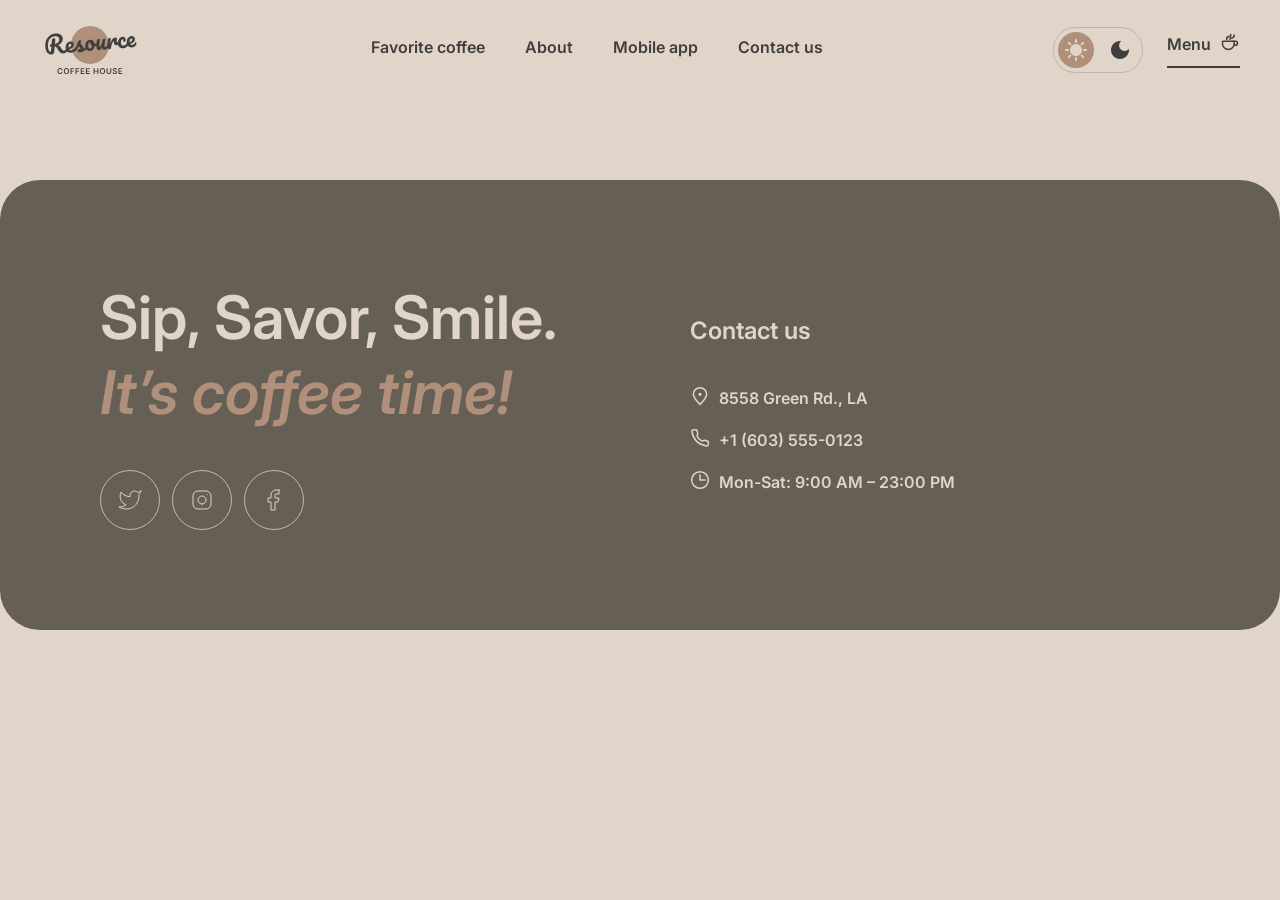
==== pages/menu/index.html @ fdc273d4 "feat: add header and footer to menu page" ====
<!doctype html>
<html lang="en">
  <head>
    <meta charset="UTF-8" />
    <meta name="viewport" content="width=device-width, initial-scale=1.0" />
    <title>Coffee House</title>
    <link
      rel="icon"
      type="image/x-icon"
      href="../../assets/icons/coffee-cup.svg"
    />
    <link rel="stylesheet" href="../reset.css" />
    <link rel="stylesheet" href="./style.css" />
  </head>
  <body>
    <header class="header">
      <div class="wrapper">
        <div class="header-menu">
          <div class="logo">
            <a href="../home/index.html"><img src="../../assets/icons/logo.svg" alt="logo" /></a>
          </div>
          <nav>
            <ul class="navigation">
              <li><a href="../home/index.html#favorite-coffee">Favorite coffee</a></li>
              <li><a href="../home/index.html#about">About</a></li>
              <li><a href="../home/index.html#mobile-app">Mobile app</a></li>
              <li><a href="../home/index.html#footer">Contact us</a></li>
            </ul>
          </nav>
          <div class="header-actions">
            <div class="theme-switch">
              <div class="light">
                <svg
                  width="22"
                  height="22"
                  viewBox="0 0 22 22"
                  fill="none"
                  xmlns="http://www.w3.org/2000/svg"
                >
                  <path
                    d="M10 3V1C10 0.45 10.45 0 11 0C11.55 0 12 0.45 12 1V3C12 3.55 11.55 4 11 4C10.45 4 10 3.55 10 3ZM17.36 6.05L18.77 4.63C19.16 4.24 19.16 3.61 18.77 3.22C18.38 2.83 17.75 2.83 17.36 3.22L15.95 4.64C15.56 5.03 15.56 5.66 15.95 6.05C16.34 6.44 16.97 6.44 17.36 6.05ZM21 10H19C18.45 10 18 10.45 18 11C18 11.55 18.45 12 19 12H21C21.55 12 22 11.55 22 11C22 10.45 21.55 10 21 10ZM11 18C10.45 18 10 18.45 10 19V21C10 21.55 10.45 22 11 22C11.55 22 12 21.55 12 21V19C12 18.45 11.55 18 11 18ZM4.64 6.05L3.22 4.64C2.83 4.25 2.83 3.61 3.22 3.23C3.61 2.85 4.25 2.84 4.63 3.23L6.04 4.64C6.43 5.03 6.43 5.67 6.04 6.05C5.65 6.43 5.02 6.44 4.64 6.05ZM15.95 15.95C15.56 16.34 15.56 16.98 15.95 17.36L17.36 18.77C17.75 19.16 18.39 19.16 18.77 18.77C19.16 18.38 19.16 17.74 18.77 17.36L17.36 15.95C16.98 15.56 16.34 15.56 15.95 15.95ZM1 12H3C3.55 12 4 11.55 4 11C4 10.45 3.55 10 3 10H1C0.45 10 0 10.45 0 11C0 11.55 0.45 12 1 12ZM4.64 18.78L6.05 17.37C6.44 16.98 6.44 16.34 6.05 15.96C5.66 15.58 5.02 15.57 4.64 15.96L3.23 17.37C2.84 17.76 2.84 18.4 3.23 18.78C3.61 19.17 4.25 19.17 4.64 18.78ZM11 5C7.69 5 5 7.69 5 11C5 14.31 7.69 17 11 17C14.31 17 17 14.31 17 11C17 7.69 14.31 5 11 5Z"
                    fill="#E1D4C9"
                  />
                </svg>
              </div>
              <div class="dark">
                <svg
                  width="18"
                  height="18"
                  viewBox="0 0 18 18"
                  fill="none"
                  xmlns="http://www.w3.org/2000/svg"
                >
                  <path
                    d="M9 0C4.03 0 0 4.03 0 9C0 13.97 4.03 18 9 18C13.97 18 18 13.97 18 9C18 8.54 17.96 8.08 17.9 7.64C16.92 9.01 15.32 9.9 13.5 9.9C10.52 9.9 8.1 7.48 8.1 4.5C8.1 2.69 8.99 1.08 10.36 0.0999999C9.92 0.0399999 9.46 0 9 0Z"
                    fill="#403F3D"
                  />
                </svg>
              </div>
            </div>
            <div class="menu disabled">
              <a href="#">
                <span>Menu</span>
                <img src="../../assets/icons/coffee-cup.svg" alt="coffee cup" />
              </a>
            </div>
          </div>
        </div>
    </header>
    <main>
    </main>
    <footer id="footer" class="footer">
      <div class="wrapper">
        <div class="footer-container">
          <div class="footer-offer">
            <h2>
              Sip, Savor, Smile. <span class="accent">It’s coffee time!</span>
            </h2>
            <div class="socials">
              <div class="socials-button">
                <svg
                  xmlns="http://www.w3.org/2000/svg"
                  width="24"
                  height="24"
                  viewBox="0 0 24 24"
                  fill="none"
                >
                  <path
                    d="M23 3.01006C23 3.01006 20.9821 4.20217 19.86 4.54006C19.2577 3.84757 18.4573 3.35675 17.567 3.13398C16.6767 2.91122 15.7395 2.96725 14.8821 3.29451C14.0247 3.62177 13.2884 4.20446 12.773 4.96377C12.2575 5.72309 11.9877 6.62239 12 7.54006V8.54006C10.2426 8.58562 8.50127 8.19587 6.93101 7.4055C5.36074 6.61513 4.01032 5.44869 3 4.01006C3 4.01006 -1 13.0101 8 17.0101C5.94053 18.408 3.48716 19.109 1 19.0101C10 24.0101 21 19.0101 21 7.51006C20.9991 7.23151 20.9723 6.95365 20.92 6.68006C21.9406 5.67355 23 3.01006 23 3.01006Z"
                    stroke="#E1D4C9"
                    stroke-linecap="round"
                    stroke-linejoin="round"
                  />
                </svg>
              </div>
              <div class="socials-button">
                <svg
                  xmlns="http://www.w3.org/2000/svg"
                  width="24"
                  height="24"
                  viewBox="0 0 24 24"
                  fill="none"
                >
                  <path
                    d="M12 16C14.2091 16 16 14.2091 16 12C16 9.79086 14.2091 8 12 8C9.79086 8 8 9.79086 8 12C8 14.2091 9.79086 16 12 16Z"
                    stroke="#E1D4C9"
                    stroke-linecap="round"
                    stroke-linejoin="round"
                  />
                  <path
                    d="M3 16V8C3 5.23858 5.23858 3 8 3H16C18.7614 3 21 5.23858 21 8V16C21 18.7614 18.7614 21 16 21H8C5.23858 21 3 18.7614 3 16Z"
                    stroke="#E1D4C9"
                  />
                  <path
                    d="M17.5 6.51L17.51 6.49889"
                    stroke="#E1D4C9"
                    stroke-linecap="round"
                    stroke-linejoin="round"
                  />
                </svg>
              </div>
              <div class="socials-button">
                <svg
                  xmlns="http://www.w3.org/2000/svg"
                  width="24"
                  height="24"
                  viewBox="0 0 24 24"
                  fill="none"
                >
                  <path
                    d="M17 2H14C12.6739 2 11.4021 2.52678 10.4645 3.46447C9.52678 4.40215 9 5.67392 9 7V10H6V14H9V22H13V14H16L17 10H13V7C13 6.73478 13.1054 6.48043 13.2929 6.29289C13.4804 6.10536 13.7348 6 14 6H17V2Z"
                    stroke="#E1D4C9"
                    stroke-linecap="round"
                    stroke-linejoin="round"
                  />
                </svg>
              </div>
            </div>
          </div>
          <div class="contacts-info">
            <h3>Contact us</h3>
            <div class="contacts">
              <a
                href="https://www.google.com/maps/@30.1657391,-90.8861452,17z"
                target="_blank"
                class="adress"
              >
                <img src="../../assets/icons/pin-alt.svg" alt="pin" />
                <span>8558 Green Rd., LA</span>
              </a>
              <a href="tel:+16035550123" class="phone">
                <img src="../../assets/icons/phone.svg" alt="phone" />
                <span>+1 (603) 555-0123</span>
              </a>
              <p class="schedule">
                <img src="../../assets/icons/clock.svg" alt="clock" />
                <span>Mon-Sat: 9:00 AM – 23:00 PM</span>
              </p>
            </div>
          </div>
        </div>
      </div>
    </footer>
  </body>
</html>
---- pages/menu/style.css ----
@import url("https://fonts.googleapis.com/css2?family=Inter:ital,opsz,wght@0,14..32,100..900;1,14..32,100..900&display=swap");

html {
  box-sizing: border-box;
  scroll-behavior: smooth;
}

body {
  background: #e1d4c9;
}

.wrapper {
  margin: 0 auto;
  max-width: 1440px;
}

.header {
  margin-bottom: 100px;
}

.logo {
  width: 100px;
}

.header-menu {
  margin: 20px 40px;
  height: 60px;
  display: flex;
  justify-content: space-between;
  align-items: center;
}

.navigation {
  display: flex;
  gap: 40px;
  list-style: none;
  padding: 0;
}

.navigation a {
  font-family: "Inter", sans-serif;
  font-size: 16px;
  font-style: normal;
  font-weight: 600;
  line-height: 150%;
  color: #403f3d;
  text-decoration: none;
}

.navigation a:after {
  display: block;
  content: "";
  border-bottom: solid 2px #403f3d;
  transform: scaleX(0);
  transition: transform 0.5s;
  padding-top: 4px;
}

.navigation a:hover:after {
  transform: scaleX(1);
}

.header-actions {
  display: flex;
  gap: 24px;
  align-items: center;
}

.theme-switch {
  display: flex;
  gap: 8px;
  align-items: center;
  border: solid 1px #c1b6ad;
  border-radius: 22px;
  padding: 4px;
}

.theme-switch:hover .dark {
  background: #665f55;
  transition: 0.5s;
}

.theme-switch:hover .dark svg path {
  fill: #e1d4c9;
  transition: 0.5s;
}

.light {
  background: #b0907a;
}

.light,
.dark {
  display: flex;
  align-items: center;
  justify-content: center;
  height: 36px;
  width: 36px;
  border-radius: 100%;
}

.menu a {
  font-family: "Inter", sans-serif;
  font-size: 16px;
  font-style: normal;
  font-weight: 600;
  line-height: 150%;
  color: #403f3d;
  text-decoration: none;
}

.menu a span {
  margin-right: 5px;
}

.menu a:after {
  display: block;
  content: "";
  border-bottom: solid 2px #403f3d;
  transform: scaleX(0);
  transition: transform 0.5s;
  padding-top: 4px;
}

.menu a:hover:after {
  transform: scaleX(1);
}

.disabled {
  pointer-events: none;
}

.disabled:after {
  display: block;
  content: "";
  border-bottom: solid 2px #403f3d;
  padding-top: 4px;
}

.footer-container {
  display: flex;
  max-width: 1360px;
  margin: 0 auto 40px;
  padding: 100px;
  justify-content: center;
  align-items: center;
  gap: 100px;
  border-radius: 40px;
  background: #665f55;
}

h2 {
  font-family: "Inter", sans-serif;
  font-size: 60px;
  font-style: normal;
  font-weight: 600;
  line-height: 125%;
  color: #403f3d;
  margin: 0;
}

.accent {
  color: #b0907a;
  font-style: italic;
}

.footer-offer,
.contacts-info {
  display: flex;
  flex-direction: column;
  justify-content: center;
  align-items: flex-start;
  gap: 40px;
  width: 530px;
}

.footer-offer h2 {
  color: #e1d4c9;
}

.socials {
  display: flex;
  align-items: center;
  gap: 12px;
}

.socials-button {
  display: flex;
  width: 60px;
  height: 60px;
  justify-content: center;
  align-items: center;
  border-radius: 100px;
  border: 1px solid #c1b6ad;
  transition: 0.5s;
}

.socials-button:hover {
  background: #e1d4c9;
}

.socials-button:hover svg path {
  stroke: #403f3d;
}

.contacts-info {
  display: flex;
  flex-direction: column;
  justify-content: center;
  align-items: flex-start;
  gap: 40px;
}

.contacts-info h3 {
  color: #e1d4c9;
  font-family: "Inter", sans-serif;
  font-size: 24px;
  font-style: normal;
  font-weight: 600;
  line-height: 125%;
  margin: 0;
}

.contacts {
  display: flex;
  flex-direction: column;
  justify-content: center;
  align-items: flex-start;
  gap: 12px;
}

.contacts a img {
  margin-right: 5px;
}

.contacts p img {
  margin-right: 5px;
}

.adress,
.phone,
.schedule {
  text-decoration: none;
  color: #e1d4c9;
  font-family: "Inter", sans-serif;
  font-size: 16px;
  font-style: normal;
  font-weight: 600;
  line-height: 150%;
  margin: 0;
}

.phone:after,
.adress:after {
  display: block;
  content: "";
  border-bottom: solid 2px #e1d4c9;
  transform: scaleX(0);
  transition: transform 0.5s;
  padding-top: 4px;
}

.phone:hover:after,
.adress:hover:after {
  transform: scaleX(1);
}
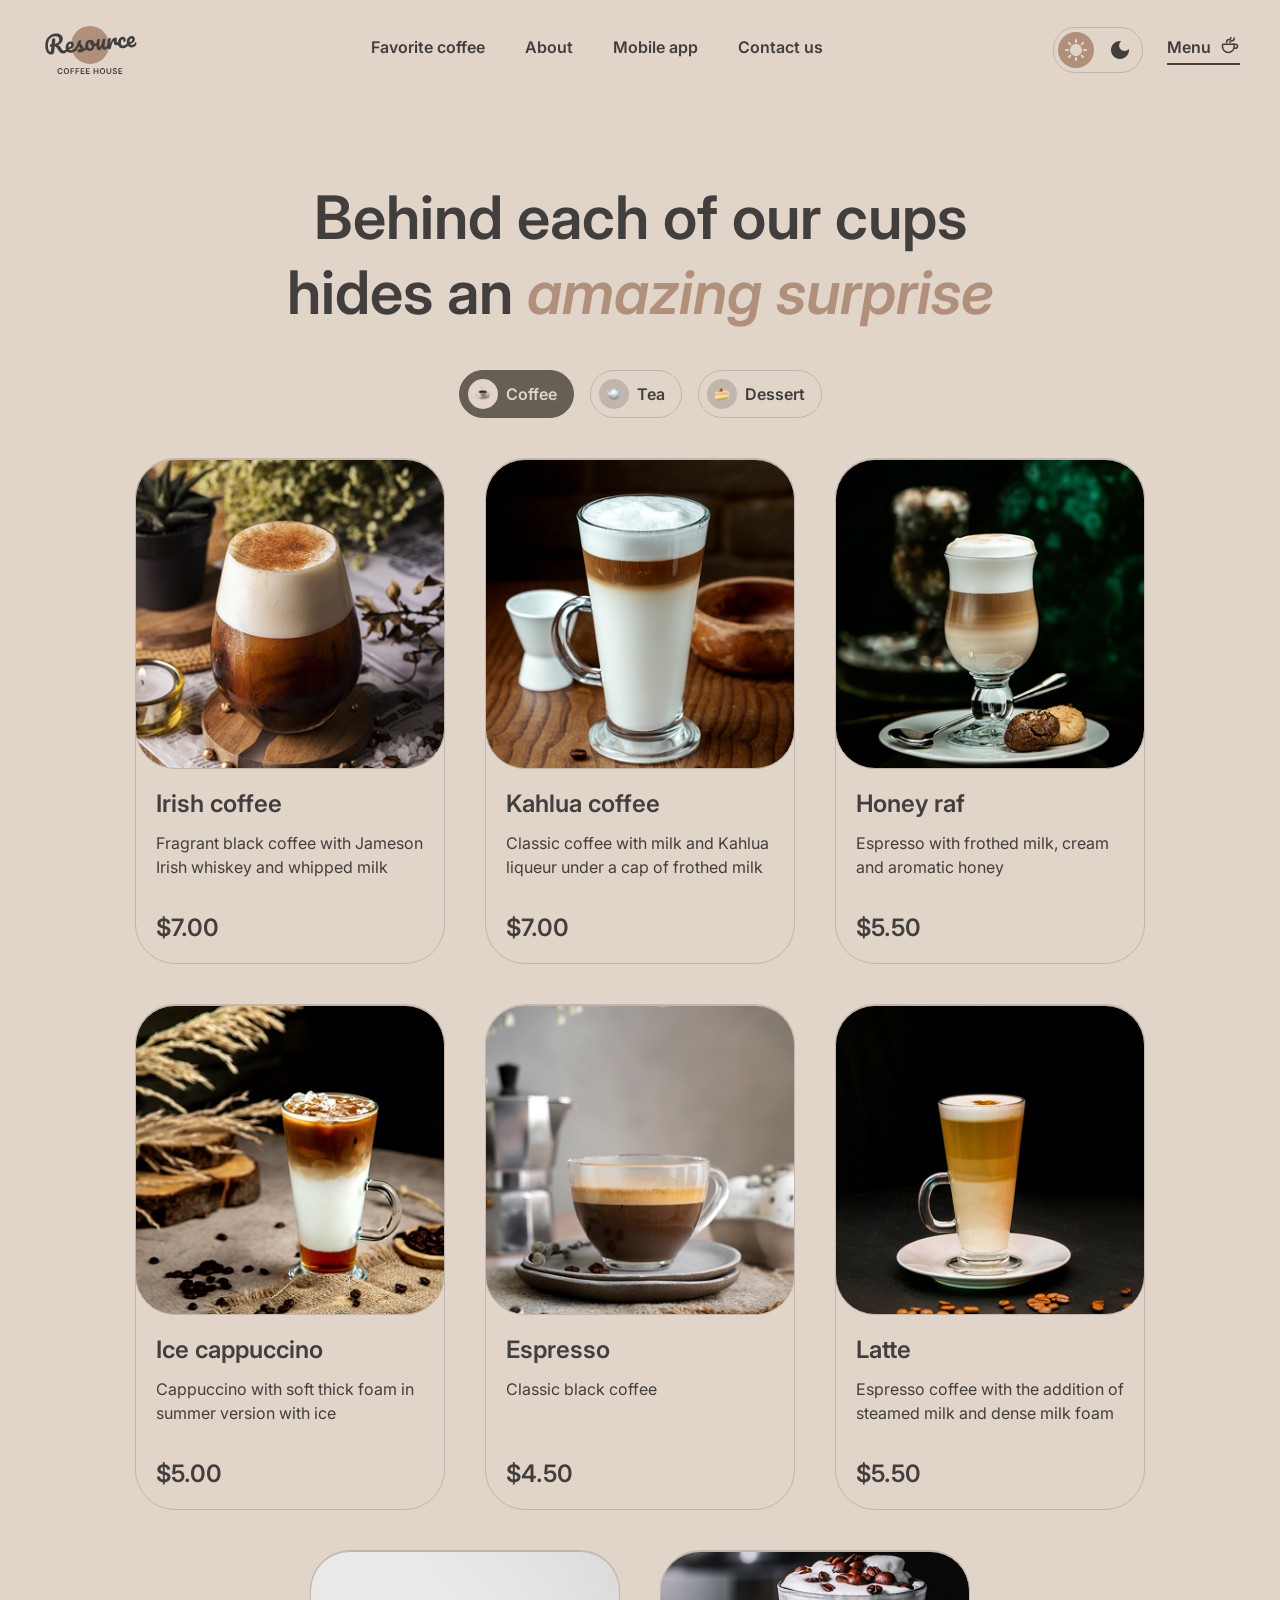
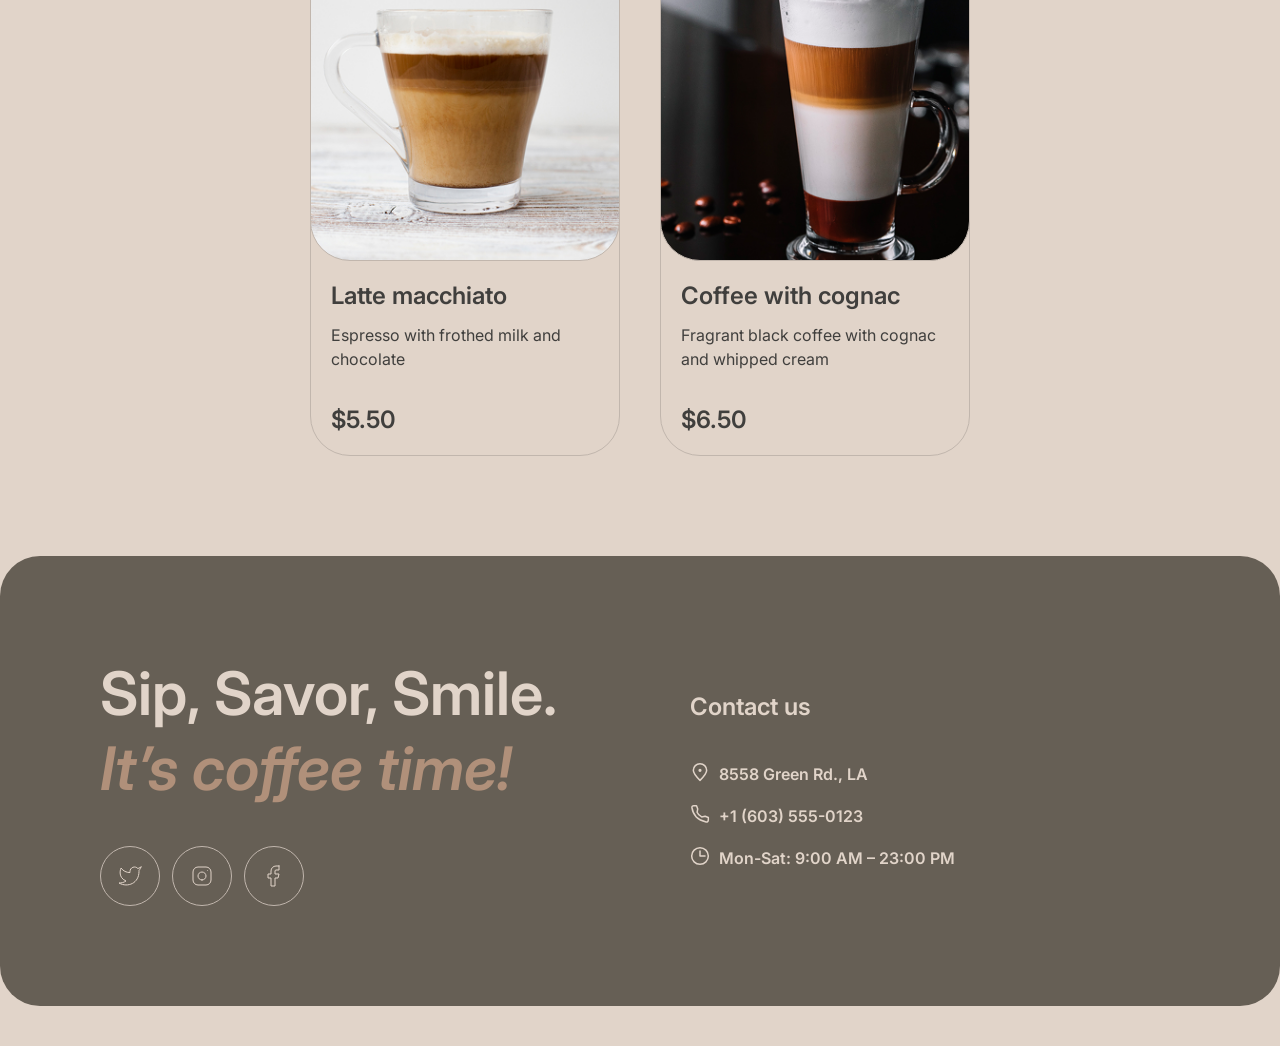
==== commit 1c8cc224: "feat: add main section to menu page" ====
--- a/pages/menu/index.html
+++ b/pages/menu/index.html
@@ -67,8 +67,115 @@
           </div>
         </div>
     </header>
-    <main>
-    </main>
+  <main>
+    <div class="wrapper">
+      <div class="offer">
+        <h1>Behind each of our cups hides an <span class="accent">amazing surprise</span></h1>
+        <div class="tabs">
+          <div class="tab-item active">
+            <div class="icon">
+              <img src="../../assets/icons/coffee.svg" alt="coffee" width="16" height="24">
+            </div>
+            <span class="tab-text">Coffee</span>
+          </div>
+          <div class="tab-item">
+            <div class="icon">
+              <img src="../../assets/icons/tea.svg" alt="tea" width="16" height="24">
+            </div>
+            <span class="tab-text">Tea</span>
+          </div>
+          <div class="tab-item">
+            <div class="icon">
+              <img src="../../assets/icons/dessert.svg" alt="dessert" width="16" height="24">
+            </div>
+            <span class="tab-text">Dessert</span>
+          </div>
+        </div>
+      </div>
+      <div class="cards">
+        <div class="card">
+          <div class="card-image coffee1"></div>
+          <div class="card-info">
+            <div class="description">
+              <p class="title">Irish coffee</p>
+              <p class="text">Fragrant black coffee with Jameson Irish whiskey and whipped milk</p>  
+            </div>
+            <p class="price">$7.00</p>
+          </div>
+        </div>
+        <div class="card">
+          <div class="card-image coffee2"></div>
+          <div class="card-info">
+            <div class="description">
+              <p class="title">Kahlua coffee</p>
+              <p class="text">Classic coffee with milk and Kahlua liqueur under a cap of frothed milk</p>  
+            </div>
+            <p class="price">$7.00</p>
+          </div>
+        </div>
+        <div class="card">
+          <div class="card-image coffee3"></div>
+          <div class="card-info">
+            <div class="description">
+              <p class="title">Honey raf</p>
+              <p class="text">Espresso with frothed milk, cream and aromatic honey</p>  
+            </div>
+            <p class="price">$5.50</p>
+          </div>
+        </div>
+        <div class="card">
+          <div class="card-image coffee4"></div>
+          <div class="card-info">
+            <div class="description">
+              <p class="title">Ice cappuccino</p>
+              <p class="text">Cappuccino with soft thick foam in summer version with ice</p>  
+            </div>
+            <p class="price">$5.00</p>
+          </div>
+        </div>
+        <div class="card">
+          <div class="card-image coffee5"></div>
+          <div class="card-info">
+            <div class="description">
+              <p class="title">Espresso</p>
+              <p class="text">Classic black coffee</p>  
+            </div>
+            <p class="price">$4.50</p>
+          </div>
+        </div>
+        <div class="card">
+          <div class="card-image coffee6"></div>
+          <div class="card-info">
+            <div class="description">
+              <p class="title">Latte</p>
+              <p class="text">Espresso coffee with the addition of steamed milk and dense milk foam</p>  
+            </div>
+            <p class="price">$5.50</p>
+          </div>
+        </div>
+        <div class="card">
+          <div class="card-image coffee7"></div>
+          <div class="card-info">
+            <div class="description">
+              <p class="title">Latte macchiato</p>
+              <p class="text">Espresso with frothed milk and chocolate</p>  
+            </div>
+            <p class="price">$5.50</p>
+          </div>
+        </div>
+        <div class="card">
+          <div class="card-image coffee8"></div>
+          <div class="card-info">
+            <div class="description">
+              <p class="title">Coffee with cognac</p>
+              <p class="text">Fragrant black coffee with cognac and whipped cream</p>  
+            </div>
+            <p class="price">$6.50</p>
+          </div>
+        </div>
+      </div>
+    </div>
+  </main>
     <footer id="footer" class="footer">
       <div class="wrapper">
         <div class="footer-container">
--- a/pages/menu/style.css
+++ b/pages/menu/style.css
@@ -111,19 +111,6 @@
 
 .menu a span {
   margin-right: 5px;
-}
-
-.menu a:after {
-  display: block;
-  content: "";
-  border-bottom: solid 2px #403f3d;
-  transform: scaleX(0);
-  transition: transform 0.5s;
-  padding-top: 4px;
-}
-
-.menu a:hover:after {
-  transform: scaleX(1);
 }
 
 .disabled {
@@ -264,3 +251,235 @@
 .adress:hover:after {
   transform: scaleX(1);
 }
+
+.offer {
+  display: flex;
+  flex-direction: column;
+  align-items: center;
+  gap: 40px;
+  margin-bottom: 40px;
+}
+
+h1 {
+  font-family: "Inter", sans-serif;
+  font-size: 60px;
+  font-style: normal;
+  font-weight: 600;
+  line-height: 125%;
+  color: #403f3d;
+  text-align: center;
+  margin: 0;
+  width: 800px;
+}
+
+.tabs {
+  display: flex;
+  justify-content: center;
+  align-items: center;
+  gap: 16px;
+}
+
+.tab-item {
+  display: flex;
+  padding: 8px 16px 8px 8px;
+  justify-content: center;
+  align-items: center;
+  gap: 8px;
+  border-radius: 100px;
+  border: 1px solid #c1b6ad;
+  cursor: pointer;
+  transition: 0.5s;
+}
+
+.icon {
+  display: flex;
+  padding: 7px;
+  justify-content: center;
+  align-items: center;
+  border-radius: 100px;
+  background: #c1b6ad;
+  color: #403f3d;
+  text-align: center;
+  font-family: "Inter", sans-serif;
+  font-size: 16px;
+  font-style: normal;
+  font-weight: 600;
+  line-height: 150%;
+}
+
+.tab-text {
+  color: #403f3d;
+  font-family: "Inter", sans-serif;
+  font-size: 16px;
+  font-style: normal;
+  font-weight: 600;
+  line-height: 150%;
+}
+
+.active {
+  pointer-events: none;
+  background: #665f55;
+  border: 1px solid #665f55;
+}
+
+.active .tab-text {
+  color: #e1d4c9;
+}
+
+.active .icon {
+  background: #e1d4c9;
+}
+
+.tab-item:hover {
+  background: #665f55;
+  border: 1px solid #665f55;
+}
+
+.tab-item:hover .tab-text {
+  color: #e1d4c9;
+}
+
+.tab-item:hover .icon {
+  background: #e1d4c9;
+}
+
+.cards {
+  display: flex;
+  justify-content: center;
+  align-items: flex-start;
+  align-content: flex-start;
+  gap: 40px;
+  flex-wrap: wrap;
+  margin-bottom: 100px;
+}
+
+.card {
+  display: flex;
+  height: 506px;
+  width: 310px;
+  flex-direction: column;
+  align-items: center;
+  border-radius: 40px;
+  border: 1px solid #c1b6ad;
+}
+
+.card-image {
+  width: 310px;
+  height: 310px;
+  flex-shrink: 0;
+  border-radius: 40px;
+  border: 1px solid #c1b6ad;
+  transition: 0.5s;
+}
+
+.coffee1 {
+  background: no-repeat center/105% url(../../assets/img/coffee-1.png);
+}
+
+.coffee2 {
+  background: no-repeat center/105% url(../../assets/img/coffee-2.png);
+}
+
+.coffee3 {
+  background: no-repeat center/105% url(../../assets/img/coffee-3.png);
+}
+
+.coffee4 {
+  background: no-repeat center/105% url(../../assets/img/coffee-4.png);
+}
+
+.coffee5 {
+  background: no-repeat center/105% url(../../assets/img/coffee-5.png);
+}
+
+.coffee6 {
+  background: no-repeat center/105% url(../../assets/img/coffee-6.png);
+}
+
+.coffee7 {
+  background: no-repeat center/105% url(../../assets/img/coffee-7.png);
+}
+
+.coffee8 {
+  background: no-repeat center/105% url(../../assets/img/coffee-8.png);
+}
+
+.card:hover .coffee1 {
+  background: no-repeat center/100% url(../../assets/img/coffee-1.png);
+}
+
+.card:hover .coffee2 {
+  background: no-repeat center/100% url(../../assets/img/coffee-2.png);
+}
+
+.card:hover .coffee3 {
+  background: no-repeat center/100% url(../../assets/img/coffee-3.png);
+}
+
+.card:hover .coffee4 {
+  background: no-repeat center/100% url(../../assets/img/coffee-4.png);
+}
+
+.card:hover .coffee5 {
+  background: no-repeat center/100% url(../../assets/img/coffee-5.png);
+}
+
+.card:hover .coffee6 {
+  background: no-repeat center/100% url(../../assets/img/coffee-6.png);
+}
+
+.card:hover .coffee7 {
+  background: no-repeat center/100% url(../../assets/img/coffee-7.png);
+}
+
+.card:hover .coffee8 {
+  background: no-repeat center/100% url(../../assets/img/coffee-8.png);
+}
+
+.card-info {
+  display: flex;
+  padding: 20px;
+  flex-direction: column;
+  justify-content: space-between;
+  align-items: flex-start;
+  flex: 1 0 0;
+  align-self: stretch;
+  gap: auto;
+}
+
+.description {
+  display: flex;
+  flex-direction: column;
+  justify-content: center;
+  align-items: flex-start;
+  gap: 12px;
+  align-self: stretch;
+  color: #403f3d;
+  font-family: "Inter", sans-serif;
+  font-style: normal;
+  margin: 0;
+}
+
+.title {
+  font-size: 24px;
+  font-weight: 600;
+  line-height: 125%;
+  margin: 0;
+}
+
+.text {
+  font-size: 16px;
+  font-weight: 400;
+  line-height: 150%;
+  margin: 0;
+}
+
+.price {
+  color: #403f3d;
+  font-family: "Inter", sans-serif;
+  font-size: 24px;
+  font-style: normal;
+  font-weight: 600;
+  line-height: 125%;
+  margin: 0;
+}
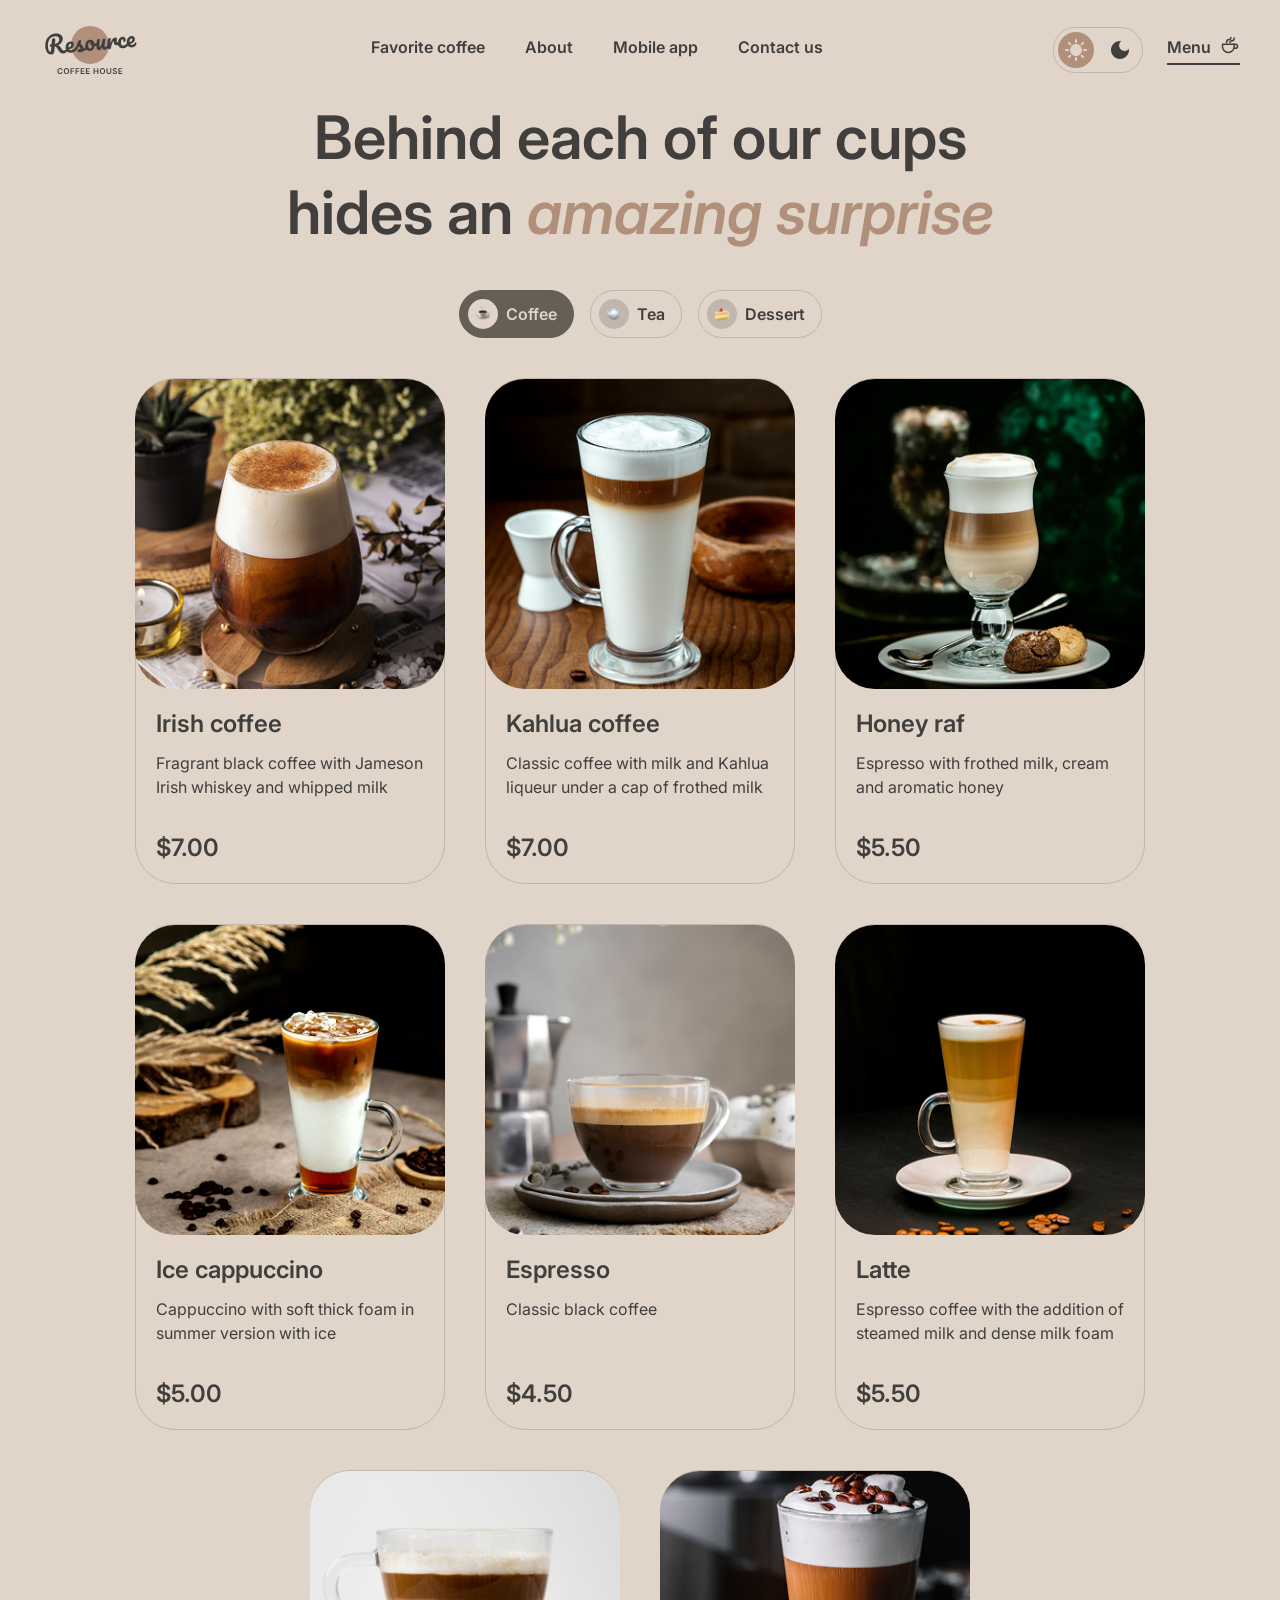
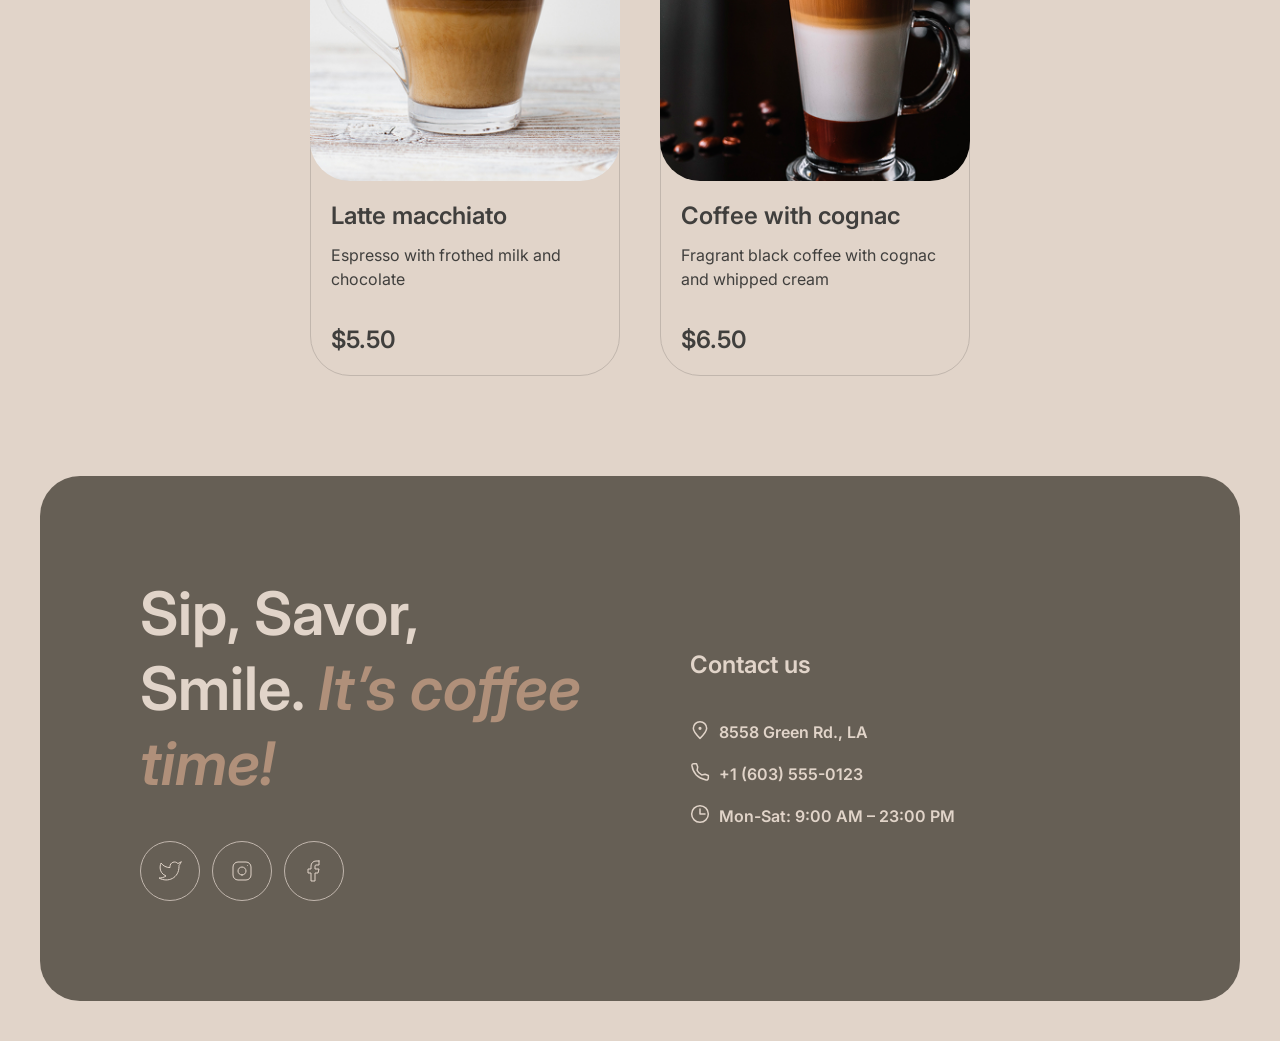
==== commit 909359cd: "feat: add adaptive to menu page" ====
--- a/pages/menu/index.html
+++ b/pages/menu/index.html
@@ -1,23 +1,19 @@
 <!doctype html>
 <html lang="en">
   <head>
-    <meta charset="UTF-8" />
-    <meta name="viewport" content="width=device-width, initial-scale=1.0" />
+    <meta charset="UTF-8">
+    <meta name="viewport" content="width=device-width, initial-scale=1.0">
     <title>Coffee House</title>
-    <link
-      rel="icon"
-      type="image/x-icon"
-      href="../../assets/icons/coffee-cup.svg"
-    />
-    <link rel="stylesheet" href="../reset.css" />
-    <link rel="stylesheet" href="./style.css" />
+    <link rel="icon" type="image/x-icon" href="../../assets/icons/coffee-cup.svg">
+    <link rel="stylesheet" href="../reset.css">
+    <link rel="stylesheet" href="./style.css">
   </head>
   <body>
     <header class="header">
       <div class="wrapper">
         <div class="header-menu">
           <div class="logo">
-            <a href="../home/index.html"><img src="../../assets/icons/logo.svg" alt="logo" /></a>
+            <a href="../home/index.html"><img src="../../assets/icons/logo.svg" alt="logo"></a>
           </div>
           <nav>
             <ul class="navigation">
@@ -30,216 +26,184 @@
           <div class="header-actions">
             <div class="theme-switch">
               <div class="light">
-                <svg
-                  width="22"
-                  height="22"
-                  viewBox="0 0 22 22"
-                  fill="none"
-                  xmlns="http://www.w3.org/2000/svg"
-                >
-                  <path
-                    d="M10 3V1C10 0.45 10.45 0 11 0C11.55 0 12 0.45 12 1V3C12 3.55 11.55 4 11 4C10.45 4 10 3.55 10 3ZM17.36 6.05L18.77 4.63C19.16 4.24 19.16 3.61 18.77 3.22C18.38 2.83 17.75 2.83 17.36 3.22L15.95 4.64C15.56 5.03 15.56 5.66 15.95 6.05C16.34 6.44 16.97 6.44 17.36 6.05ZM21 10H19C18.45 10 18 10.45 18 11C18 11.55 18.45 12 19 12H21C21.55 12 22 11.55 22 11C22 10.45 21.55 10 21 10ZM11 18C10.45 18 10 18.45 10 19V21C10 21.55 10.45 22 11 22C11.55 22 12 21.55 12 21V19C12 18.45 11.55 18 11 18ZM4.64 6.05L3.22 4.64C2.83 4.25 2.83 3.61 3.22 3.23C3.61 2.85 4.25 2.84 4.63 3.23L6.04 4.64C6.43 5.03 6.43 5.67 6.04 6.05C5.65 6.43 5.02 6.44 4.64 6.05ZM15.95 15.95C15.56 16.34 15.56 16.98 15.95 17.36L17.36 18.77C17.75 19.16 18.39 19.16 18.77 18.77C19.16 18.38 19.16 17.74 18.77 17.36L17.36 15.95C16.98 15.56 16.34 15.56 15.95 15.95ZM1 12H3C3.55 12 4 11.55 4 11C4 10.45 3.55 10 3 10H1C0.45 10 0 10.45 0 11C0 11.55 0.45 12 1 12ZM4.64 18.78L6.05 17.37C6.44 16.98 6.44 16.34 6.05 15.96C5.66 15.58 5.02 15.57 4.64 15.96L3.23 17.37C2.84 17.76 2.84 18.4 3.23 18.78C3.61 19.17 4.25 19.17 4.64 18.78ZM11 5C7.69 5 5 7.69 5 11C5 14.31 7.69 17 11 17C14.31 17 17 14.31 17 11C17 7.69 14.31 5 11 5Z"
-                    fill="#E1D4C9"
-                  />
+                <svg width="22" height="22" viewBox="0 0 22 22" fill="none" xmlns="http://www.w3.org/2000/svg">
+                  <path d="M10 3V1C10 0.45 10.45 0 11 0C11.55 0 12 0.45 12 1V3C12 3.55 11.55 4 11 4C10.45 4 10 3.55 10 3ZM17.36 6.05L18.77 4.63C19.16 4.24 19.16 3.61 18.77 3.22C18.38 2.83 17.75 2.83 17.36 3.22L15.95 4.64C15.56 5.03 15.56 5.66 15.95 6.05C16.34 6.44 16.97 6.44 17.36 6.05ZM21 10H19C18.45 10 18 10.45 18 11C18 11.55 18.45 12 19 12H21C21.55 12 22 11.55 22 11C22 10.45 21.55 10 21 10ZM11 18C10.45 18 10 18.45 10 19V21C10 21.55 10.45 22 11 22C11.55 22 12 21.55 12 21V19C12 18.45 11.55 18 11 18ZM4.64 6.05L3.22 4.64C2.83 4.25 2.83 3.61 3.22 3.23C3.61 2.85 4.25 2.84 4.63 3.23L6.04 4.64C6.43 5.03 6.43 5.67 6.04 6.05C5.65 6.43 5.02 6.44 4.64 6.05ZM15.95 15.95C15.56 16.34 15.56 16.98 15.95 17.36L17.36 18.77C17.75 19.16 18.39 19.16 18.77 18.77C19.16 18.38 19.16 17.74 18.77 17.36L17.36 15.95C16.98 15.56 16.34 15.56 15.95 15.95ZM1 12H3C3.55 12 4 11.55 4 11C4 10.45 3.55 10 3 10H1C0.45 10 0 10.45 0 11C0 11.55 0.45 12 1 12ZM4.64 18.78L6.05 17.37C6.44 16.98 6.44 16.34 6.05 15.96C5.66 15.58 5.02 15.57 4.64 15.96L3.23 17.37C2.84 17.76 2.84 18.4 3.23 18.78C3.61 19.17 4.25 19.17 4.64 18.78ZM11 5C7.69 5 5 7.69 5 11C5 14.31 7.69 17 11 17C14.31 17 17 14.31 17 11C17 7.69 14.31 5 11 5Z" fill="#E1D4C9"/>
                 </svg>
               </div>
               <div class="dark">
-                <svg
-                  width="18"
-                  height="18"
-                  viewBox="0 0 18 18"
-                  fill="none"
-                  xmlns="http://www.w3.org/2000/svg"
-                >
-                  <path
-                    d="M9 0C4.03 0 0 4.03 0 9C0 13.97 4.03 18 9 18C13.97 18 18 13.97 18 9C18 8.54 17.96 8.08 17.9 7.64C16.92 9.01 15.32 9.9 13.5 9.9C10.52 9.9 8.1 7.48 8.1 4.5C8.1 2.69 8.99 1.08 10.36 0.0999999C9.92 0.0399999 9.46 0 9 0Z"
-                    fill="#403F3D"
-                  />
+                <svg width="18" height="18" viewBox="0 0 18 18" fill="none" xmlns="http://www.w3.org/2000/svg">
+                  <path d="M9 0C4.03 0 0 4.03 0 9C0 13.97 4.03 18 9 18C13.97 18 18 13.97 18 9C18 8.54 17.96 8.08 17.9 7.64C16.92 9.01 15.32 9.9 13.5 9.9C10.52 9.9 8.1 7.48 8.1 4.5C8.1 2.69 8.99 1.08 10.36 0.0999999C9.92 0.0399999 9.46 0 9 0Z" fill="#403F3D"/>
                 </svg>
               </div>
             </div>
             <div class="menu disabled">
               <a href="#">
                 <span>Menu</span>
-                <img src="../../assets/icons/coffee-cup.svg" alt="coffee cup" />
+                <img src="../../assets/icons/coffee-cup.svg" alt="coffee cup">
               </a>
             </div>
-          </div>
-        </div>
+            <div class="burger">
+              <span class="line1"></span>
+              <span class="line2"></span>
+            </div>
+          </div>
+        </div>
+      </div>
     </header>
-  <main>
-    <div class="wrapper">
-      <div class="offer">
-        <h1>Behind each of our cups hides an <span class="accent">amazing surprise</span></h1>
-        <div class="tabs">
-          <div class="tab-item active">
-            <div class="icon">
-              <img src="../../assets/icons/coffee.svg" alt="coffee" width="16" height="24">
-            </div>
-            <span class="tab-text">Coffee</span>
-          </div>
-          <div class="tab-item">
-            <div class="icon">
-              <img src="../../assets/icons/tea.svg" alt="tea" width="16" height="24">
-            </div>
-            <span class="tab-text">Tea</span>
-          </div>
-          <div class="tab-item">
-            <div class="icon">
-              <img src="../../assets/icons/dessert.svg" alt="dessert" width="16" height="24">
-            </div>
-            <span class="tab-text">Dessert</span>
+    <main>
+      <div class="wrapper">
+        <div class="offer">
+          <h1>Behind each of our cups hides an <span class="accent">amazing surprise</span></h1>
+          <div class="tabs hover">
+            <div class="tab-item active">
+              <div class="icon">
+                <img src="../../assets/icons/coffee.svg" alt="coffee" width="16" height="24">
+              </div>
+              <span class="tab-text">Coffee</span>
+            </div>
+            <div class="tab-item">
+              <div class="icon">
+                <img src="../../assets/icons/tea.svg" alt="tea" width="16" height="24">
+              </div>
+              <span class="tab-text">Tea</span>
+            </div>
+            <div class="tab-item">
+              <div class="icon">
+                <img src="../../assets/icons/dessert.svg" alt="dessert" width="16" height="24">
+              </div>
+              <span class="tab-text">Dessert</span>
+            </div>
+          </div>
+        </div>
+        <div class="cards">
+          <div class="card">
+            <div class="card-image">
+              <img src="../../assets/img/coffee-1.png" alt="coffee">
+            </div>
+            <div class="card-info">
+              <div class="description">
+                <p class="title">Irish coffee</p>
+                <p class="text">Fragrant black coffee with Jameson Irish whiskey and whipped milk</p>  
+              </div>
+              <p class="price">$7.00</p>
+            </div>
+          </div>
+          <div class="card">
+            <div class="card-image">
+              <img src="../../assets/img/coffee-2.png" alt="coffee">
+            </div>
+            <div class="card-info">
+              <div class="description">
+                <p class="title">Kahlua coffee</p>
+                <p class="text">Classic coffee with milk and Kahlua liqueur under a cap of frothed milk</p>  
+              </div>
+              <p class="price">$7.00</p>
+            </div>
+          </div>
+          <div class="card">
+            <div class="card-image">
+              <img src="../../assets/img/coffee-3.png" alt="coffee">
+            </div>
+            <div class="card-info">
+              <div class="description">
+                <p class="title">Honey raf</p>
+                <p class="text">Espresso with frothed milk, cream and aromatic honey</p>  
+              </div>
+              <p class="price">$5.50</p>
+            </div>
+          </div>
+          <div class="card">
+            <div class="card-image">
+              <img src="../../assets/img/coffee-4.png" alt="coffee">
+            </div>
+            <div class="card-info">
+              <div class="description">
+                <p class="title">Ice cappuccino</p>
+                <p class="text">Cappuccino with soft thick foam in summer version with ice</p>  
+              </div>
+              <p class="price">$5.00</p>
+            </div>
+          </div>
+          <div class="card">
+            <div class="card-image">
+              <img src="../../assets/img/coffee-5.png" alt="coffee">
+            </div>
+            <div class="card-info">
+              <div class="description">
+                <p class="title">Espresso</p>
+                <p class="text">Classic black coffee</p>  
+              </div>
+              <p class="price">$4.50</p>
+            </div>
+          </div>
+          <div class="card">
+            <div class="card-image">
+              <img src="../../assets/img/coffee-6.png" alt="coffee">
+            </div>
+            <div class="card-info">
+              <div class="description">
+                <p class="title">Latte</p>
+                <p class="text">Espresso coffee with the addition of steamed milk and dense milk foam</p>  
+              </div>
+              <p class="price">$5.50</p>
+            </div>
+          </div>
+          <div class="card">
+            <div class="card-image">
+              <img src="../../assets/img/coffee-7.png" alt="coffee">
+            </div>
+            <div class="card-info">
+              <div class="description">
+                <p class="title">Latte macchiato</p>
+                <p class="text">Espresso with frothed milk and chocolate</p>  
+              </div>
+              <p class="price">$5.50</p>
+            </div>
+          </div>
+          <div class="card">
+            <div class="card-image">
+              <img src="../../assets/img/coffee-8.png" alt="coffee">
+            </div>
+            <div class="card-info">
+              <div class="description">
+                <p class="title">Coffee with cognac</p>
+                <p class="text">Fragrant black coffee with cognac and whipped cream</p>  
+              </div>
+              <p class="price">$6.50</p>
+            </div>
+          </div>
+          <div class="refresh-container">
+            <div class="refresh">
+              <svg width="24" height="24" viewBox="0 0 24 24" fill="none" xmlns="http://www.w3.org/2000/svg">
+                <path d="M21.8883 13.5C21.1645 18.3113 17.013 22 12 22C6.47715 22 2 17.5228 2 12C2 6.47715 6.47715 2 12 2C16.1006 2 19.6248 4.46819 21.1679 8" stroke="#403F3D" stroke-linecap="round" stroke-linejoin="round"/>
+                <path d="M17 8H21.4C21.7314 8 22 7.73137 22 7.4V3" stroke="#403F3D" stroke-linecap="round" stroke-linejoin="round"/>
+              </svg>
+            </div>
           </div>
         </div>
       </div>
-      <div class="cards">
-        <div class="card">
-          <div class="card-image coffee1"></div>
-          <div class="card-info">
-            <div class="description">
-              <p class="title">Irish coffee</p>
-              <p class="text">Fragrant black coffee with Jameson Irish whiskey and whipped milk</p>  
-            </div>
-            <p class="price">$7.00</p>
-          </div>
-        </div>
-        <div class="card">
-          <div class="card-image coffee2"></div>
-          <div class="card-info">
-            <div class="description">
-              <p class="title">Kahlua coffee</p>
-              <p class="text">Classic coffee with milk and Kahlua liqueur under a cap of frothed milk</p>  
-            </div>
-            <p class="price">$7.00</p>
-          </div>
-        </div>
-        <div class="card">
-          <div class="card-image coffee3"></div>
-          <div class="card-info">
-            <div class="description">
-              <p class="title">Honey raf</p>
-              <p class="text">Espresso with frothed milk, cream and aromatic honey</p>  
-            </div>
-            <p class="price">$5.50</p>
-          </div>
-        </div>
-        <div class="card">
-          <div class="card-image coffee4"></div>
-          <div class="card-info">
-            <div class="description">
-              <p class="title">Ice cappuccino</p>
-              <p class="text">Cappuccino with soft thick foam in summer version with ice</p>  
-            </div>
-            <p class="price">$5.00</p>
-          </div>
-        </div>
-        <div class="card">
-          <div class="card-image coffee5"></div>
-          <div class="card-info">
-            <div class="description">
-              <p class="title">Espresso</p>
-              <p class="text">Classic black coffee</p>  
-            </div>
-            <p class="price">$4.50</p>
-          </div>
-        </div>
-        <div class="card">
-          <div class="card-image coffee6"></div>
-          <div class="card-info">
-            <div class="description">
-              <p class="title">Latte</p>
-              <p class="text">Espresso coffee with the addition of steamed milk and dense milk foam</p>  
-            </div>
-            <p class="price">$5.50</p>
-          </div>
-        </div>
-        <div class="card">
-          <div class="card-image coffee7"></div>
-          <div class="card-info">
-            <div class="description">
-              <p class="title">Latte macchiato</p>
-              <p class="text">Espresso with frothed milk and chocolate</p>  
-            </div>
-            <p class="price">$5.50</p>
-          </div>
-        </div>
-        <div class="card">
-          <div class="card-image coffee8"></div>
-          <div class="card-info">
-            <div class="description">
-              <p class="title">Coffee with cognac</p>
-              <p class="text">Fragrant black coffee with cognac and whipped cream</p>  
-            </div>
-            <p class="price">$6.50</p>
-          </div>
-        </div>
-      </div>
-    </div>
-  </main>
-    <footer id="footer" class="footer">
+    </main>
+    <footer id="footer" class="footer hover">
       <div class="wrapper">
         <div class="footer-container">
           <div class="footer-offer">
-            <h2>
-              Sip, Savor, Smile. <span class="accent">It’s coffee time!</span>
-            </h2>
+            <h2>Sip, Savor, Smile. <span class="accent">It’s coffee time!</span></h2>
             <div class="socials">
               <div class="socials-button">
-                <svg
-                  xmlns="http://www.w3.org/2000/svg"
-                  width="24"
-                  height="24"
-                  viewBox="0 0 24 24"
-                  fill="none"
-                >
-                  <path
-                    d="M23 3.01006C23 3.01006 20.9821 4.20217 19.86 4.54006C19.2577 3.84757 18.4573 3.35675 17.567 3.13398C16.6767 2.91122 15.7395 2.96725 14.8821 3.29451C14.0247 3.62177 13.2884 4.20446 12.773 4.96377C12.2575 5.72309 11.9877 6.62239 12 7.54006V8.54006C10.2426 8.58562 8.50127 8.19587 6.93101 7.4055C5.36074 6.61513 4.01032 5.44869 3 4.01006C3 4.01006 -1 13.0101 8 17.0101C5.94053 18.408 3.48716 19.109 1 19.0101C10 24.0101 21 19.0101 21 7.51006C20.9991 7.23151 20.9723 6.95365 20.92 6.68006C21.9406 5.67355 23 3.01006 23 3.01006Z"
-                    stroke="#E1D4C9"
-                    stroke-linecap="round"
-                    stroke-linejoin="round"
-                  />
+                <svg xmlns="http://www.w3.org/2000/svg" width="24" height="24" viewBox="0 0 24 24" fill="none">
+                  <path d="M23 3.01006C23 3.01006 20.9821 4.20217 19.86 4.54006C19.2577 3.84757 18.4573 3.35675 17.567 3.13398C16.6767 2.91122 15.7395 2.96725 14.8821 3.29451C14.0247 3.62177 13.2884 4.20446 12.773 4.96377C12.2575 5.72309 11.9877 6.62239 12 7.54006V8.54006C10.2426 8.58562 8.50127 8.19587 6.93101 7.4055C5.36074 6.61513 4.01032 5.44869 3 4.01006C3 4.01006 -1 13.0101 8 17.0101C5.94053 18.408 3.48716 19.109 1 19.0101C10 24.0101 21 19.0101 21 7.51006C20.9991 7.23151 20.9723 6.95365 20.92 6.68006C21.9406 5.67355 23 3.01006 23 3.01006Z" stroke="#E1D4C9" stroke-linecap="round" stroke-linejoin="round"/>
                 </svg>
               </div>
               <div class="socials-button">
-                <svg
-                  xmlns="http://www.w3.org/2000/svg"
-                  width="24"
-                  height="24"
-                  viewBox="0 0 24 24"
-                  fill="none"
-                >
-                  <path
-                    d="M12 16C14.2091 16 16 14.2091 16 12C16 9.79086 14.2091 8 12 8C9.79086 8 8 9.79086 8 12C8 14.2091 9.79086 16 12 16Z"
-                    stroke="#E1D4C9"
-                    stroke-linecap="round"
-                    stroke-linejoin="round"
-                  />
-                  <path
-                    d="M3 16V8C3 5.23858 5.23858 3 8 3H16C18.7614 3 21 5.23858 21 8V16C21 18.7614 18.7614 21 16 21H8C5.23858 21 3 18.7614 3 16Z"
-                    stroke="#E1D4C9"
-                  />
-                  <path
-                    d="M17.5 6.51L17.51 6.49889"
-                    stroke="#E1D4C9"
-                    stroke-linecap="round"
-                    stroke-linejoin="round"
-                  />
+                <svg xmlns="http://www.w3.org/2000/svg" width="24" height="24" viewBox="0 0 24 24" fill="none">
+                  <path d="M12 16C14.2091 16 16 14.2091 16 12C16 9.79086 14.2091 8 12 8C9.79086 8 8 9.79086 8 12C8 14.2091 9.79086 16 12 16Z" stroke="#E1D4C9" stroke-linecap="round" stroke-linejoin="round"/>
+                  <path d="M3 16V8C3 5.23858 5.23858 3 8 3H16C18.7614 3 21 5.23858 21 8V16C21 18.7614 18.7614 21 16 21H8C5.23858 21 3 18.7614 3 16Z" stroke="#E1D4C9"/>
+                  <path d="M17.5 6.51L17.51 6.49889" stroke="#E1D4C9" stroke-linecap="round" stroke-linejoin="round"/>
                 </svg>
               </div>
               <div class="socials-button">
-                <svg
-                  xmlns="http://www.w3.org/2000/svg"
-                  width="24"
-                  height="24"
-                  viewBox="0 0 24 24"
-                  fill="none"
-                >
-                  <path
-                    d="M17 2H14C12.6739 2 11.4021 2.52678 10.4645 3.46447C9.52678 4.40215 9 5.67392 9 7V10H6V14H9V22H13V14H16L17 10H13V7C13 6.73478 13.1054 6.48043 13.2929 6.29289C13.4804 6.10536 13.7348 6 14 6H17V2Z"
-                    stroke="#E1D4C9"
-                    stroke-linecap="round"
-                    stroke-linejoin="round"
-                  />
+                <svg xmlns="http://www.w3.org/2000/svg" width="24" height="24" viewBox="0 0 24 24" fill="none">
+                  <path d="M17 2H14C12.6739 2 11.4021 2.52678 10.4645 3.46447C9.52678 4.40215 9 5.67392 9 7V10H6V14H9V22H13V14H16L17 10H13V7C13 6.73478 13.1054 6.48043 13.2929 6.29289C13.4804 6.10536 13.7348 6 14 6H17V2Z" stroke="#E1D4C9" stroke-linecap="round" stroke-linejoin="round"/>
                 </svg>
               </div>
             </div>
@@ -247,20 +211,16 @@
           <div class="contacts-info">
             <h3>Contact us</h3>
             <div class="contacts">
-              <a
-                href="https://www.google.com/maps/@30.1657391,-90.8861452,17z"
-                target="_blank"
-                class="adress"
-              >
-                <img src="../../assets/icons/pin-alt.svg" alt="pin" />
+              <a href="https://www.google.com/maps/@30.1657391,-90.8861452,17z" target="_blank" class="adress">
+                <img src="../../assets/icons/pin-alt.svg" alt="pin">
                 <span>8558 Green Rd., LA</span>
               </a>
               <a href="tel:+16035550123" class="phone">
-                <img src="../../assets/icons/phone.svg" alt="phone" />
+                <img src="../../assets/icons/phone.svg" alt="phone">
                 <span>+1 (603) 555-0123</span>
               </a>
               <p class="schedule">
-                <img src="../../assets/icons/clock.svg" alt="clock" />
+                <img src="../../assets/icons/clock.svg" alt="clock">
                 <span>Mon-Sat: 9:00 AM – 23:00 PM</span>
               </p>
             </div>
--- a/pages/menu/style.css
+++ b/pages/menu/style.css
@@ -12,10 +12,6 @@
 .wrapper {
   margin: 0 auto;
   max-width: 1440px;
-}
-
-.header {
-  margin-bottom: 100px;
 }
 
 .logo {
@@ -124,31 +120,219 @@
   padding-top: 4px;
 }
 
+.burger {
+  display: none;
+}
+
+.offer {
+  display: flex;
+  flex-direction: column;
+  align-items: center;
+  gap: 40px;
+  margin: 0 40px 40px;
+}
+
+h1 {
+  font-family: "Inter", sans-serif;
+  font-size: 60px;
+  font-style: normal;
+  font-weight: 600;
+  line-height: 125%;
+  color: #403f3d;
+  text-align: center;
+  margin: 0;
+  width: 800px;
+}
+
+h2 {
+  font-family: "Inter", sans-serif;
+  font-size: 60px;
+  font-style: normal;
+  font-weight: 600;
+  line-height: 125%;
+  color: #403f3d;
+  margin: 0;
+}
+
+.accent {
+  color: #b0907a;
+  font-style: italic;
+}
+
+.tabs {
+  display: flex;
+  justify-content: center;
+  align-items: center;
+  gap: 16px;
+}
+
+.tab-item {
+  display: flex;
+  padding: 8px 16px 8px 8px;
+  justify-content: center;
+  align-items: center;
+  gap: 8px;
+  border-radius: 100px;
+  border: 1px solid #c1b6ad;
+  cursor: pointer;
+  transition: 0.5s;
+}
+
+.icon {
+  display: flex;
+  padding: 7px;
+  justify-content: center;
+  align-items: center;
+  border-radius: 100px;
+  background: #c1b6ad;
+  color: #403f3d;
+  text-align: center;
+  font-family: "Inter", sans-serif;
+  font-size: 16px;
+  font-style: normal;
+  font-weight: 600;
+  line-height: 150%;
+}
+
+.tab-text {
+  color: #403f3d;
+  font-family: "Inter", sans-serif;
+  font-size: 16px;
+  font-style: normal;
+  font-weight: 600;
+  line-height: 150%;
+}
+
+.active {
+  pointer-events: none;
+  background: #665f55;
+  border: 1px solid #665f55;
+}
+
+.active .tab-text {
+  color: #e1d4c9;
+}
+
+.active .icon {
+  background: #e1d4c9;
+}
+
+.tab-item:hover {
+  background: #665f55;
+  border: 1px solid #665f55;
+}
+
+.tab-item:hover .tab-text {
+  color: #e1d4c9;
+}
+
+.tab-item:hover .icon {
+  background: #e1d4c9;
+}
+
+.cards {
+  display: flex;
+  justify-content: center;
+  align-items: flex-start;
+  align-content: flex-start;
+  gap: 40px;
+  flex-wrap: wrap;
+  margin: 0 40px 100px;
+}
+
+.card {
+  display: flex;
+  height: 506px;
+  width: 310px;
+  flex-direction: column;
+  align-items: center;
+  border-radius: 40px;
+  border: 1px solid #c1b6ad;
+}
+
+.card-image {
+  width: 310px;
+  height: 310px;
+  flex-shrink: 0;
+  border-radius: 40px;
+  transition: 0.5s;
+  overflow: hidden;
+}
+
+.card-image img {
+  width: 100%;
+  height: 100%;
+  object-fit: cover;
+  transform: scale(1.05);
+  transition: .5s;
+}
+
+.card:hover .card-image img {
+  transform: scale(1);
+}
+
+.card-info {
+  display: flex;
+  padding: 20px;
+  flex-direction: column;
+  justify-content: space-between;
+  align-items: flex-start;
+  flex: 1 0 0;
+  align-self: stretch;
+  gap: auto;
+}
+
+.description {
+  display: flex;
+  flex-direction: column;
+  justify-content: center;
+  align-items: flex-start;
+  gap: 12px;
+  align-self: stretch;
+  color: #403f3d;
+  font-family: "Inter", sans-serif;
+  font-style: normal;
+  margin: 0;
+}
+
+.title {
+  font-size: 24px;
+  font-weight: 600;
+  line-height: 125%;
+  margin: 0;
+}
+
+.text {
+  font-size: 16px;
+  font-weight: 400;
+  line-height: 150%;
+  margin: 0;
+}
+
+.price {
+  color: #403f3d;
+  font-family: "Inter", sans-serif;
+  font-size: 24px;
+  font-style: normal;
+  font-weight: 600;
+  line-height: 125%;
+  margin: 0;
+}
+
+.refresh-container, .refresh {
+  display: none;
+}
+
 .footer-container {
   display: flex;
   max-width: 1360px;
-  margin: 0 auto 40px;
+  margin: 0 40px 40px;
   padding: 100px;
   justify-content: center;
   align-items: center;
   gap: 100px;
   border-radius: 40px;
   background: #665f55;
-}
-
-h2 {
-  font-family: "Inter", sans-serif;
-  font-size: 60px;
-  font-style: normal;
-  font-weight: 600;
-  line-height: 125%;
-  color: #403f3d;
-  margin: 0;
-}
-
-.accent {
-  color: #b0907a;
-  font-style: italic;
 }
 
 .footer-offer,
@@ -252,234 +436,108 @@
   transform: scaleX(1);
 }
 
-.offer {
-  display: flex;
-  flex-direction: column;
-  align-items: center;
-  gap: 40px;
-  margin-bottom: 40px;
-}
-
-h1 {
-  font-family: "Inter", sans-serif;
-  font-size: 60px;
-  font-style: normal;
-  font-weight: 600;
-  line-height: 125%;
-  color: #403f3d;
-  text-align: center;
-  margin: 0;
-  width: 800px;
-}
-
-.tabs {
-  display: flex;
-  justify-content: center;
-  align-items: center;
-  gap: 16px;
-}
-
-.tab-item {
-  display: flex;
-  padding: 8px 16px 8px 8px;
-  justify-content: center;
-  align-items: center;
-  gap: 8px;
-  border-radius: 100px;
-  border: 1px solid #c1b6ad;
-  cursor: pointer;
-  transition: 0.5s;
-}
-
-.icon {
-  display: flex;
-  padding: 7px;
-  justify-content: center;
-  align-items: center;
-  border-radius: 100px;
-  background: #c1b6ad;
-  color: #403f3d;
-  text-align: center;
-  font-family: "Inter", sans-serif;
-  font-size: 16px;
-  font-style: normal;
-  font-weight: 600;
-  line-height: 150%;
-}
-
-.tab-text {
-  color: #403f3d;
-  font-family: "Inter", sans-serif;
-  font-size: 16px;
-  font-style: normal;
-  font-weight: 600;
-  line-height: 150%;
-}
-
-.active {
-  pointer-events: none;
-  background: #665f55;
-  border: 1px solid #665f55;
-}
-
-.active .tab-text {
-  color: #e1d4c9;
-}
-
-.active .icon {
-  background: #e1d4c9;
-}
-
-.tab-item:hover {
-  background: #665f55;
-  border: 1px solid #665f55;
-}
-
-.tab-item:hover .tab-text {
-  color: #e1d4c9;
-}
-
-.tab-item:hover .icon {
-  background: #e1d4c9;
-}
-
-.cards {
-  display: flex;
-  justify-content: center;
-  align-items: flex-start;
-  align-content: flex-start;
-  gap: 40px;
-  flex-wrap: wrap;
-  margin-bottom: 100px;
-}
-
-.card {
-  display: flex;
-  height: 506px;
-  width: 310px;
-  flex-direction: column;
-  align-items: center;
-  border-radius: 40px;
-  border: 1px solid #c1b6ad;
-}
-
-.card-image {
-  width: 310px;
-  height: 310px;
-  flex-shrink: 0;
-  border-radius: 40px;
-  border: 1px solid #c1b6ad;
-  transition: 0.5s;
-}
-
-.coffee1 {
-  background: no-repeat center/105% url(../../assets/img/coffee-1.png);
-}
-
-.coffee2 {
-  background: no-repeat center/105% url(../../assets/img/coffee-2.png);
-}
-
-.coffee3 {
-  background: no-repeat center/105% url(../../assets/img/coffee-3.png);
-}
-
-.coffee4 {
-  background: no-repeat center/105% url(../../assets/img/coffee-4.png);
-}
-
-.coffee5 {
-  background: no-repeat center/105% url(../../assets/img/coffee-5.png);
-}
-
-.coffee6 {
-  background: no-repeat center/105% url(../../assets/img/coffee-6.png);
-}
-
-.coffee7 {
-  background: no-repeat center/105% url(../../assets/img/coffee-7.png);
-}
-
-.coffee8 {
-  background: no-repeat center/105% url(../../assets/img/coffee-8.png);
-}
-
-.card:hover .coffee1 {
-  background: no-repeat center/100% url(../../assets/img/coffee-1.png);
-}
-
-.card:hover .coffee2 {
-  background: no-repeat center/100% url(../../assets/img/coffee-2.png);
-}
-
-.card:hover .coffee3 {
-  background: no-repeat center/100% url(../../assets/img/coffee-3.png);
-}
-
-.card:hover .coffee4 {
-  background: no-repeat center/100% url(../../assets/img/coffee-4.png);
-}
-
-.card:hover .coffee5 {
-  background: no-repeat center/100% url(../../assets/img/coffee-5.png);
-}
-
-.card:hover .coffee6 {
-  background: no-repeat center/100% url(../../assets/img/coffee-6.png);
-}
-
-.card:hover .coffee7 {
-  background: no-repeat center/100% url(../../assets/img/coffee-7.png);
-}
-
-.card:hover .coffee8 {
-  background: no-repeat center/100% url(../../assets/img/coffee-8.png);
-}
-
-.card-info {
-  display: flex;
-  padding: 20px;
-  flex-direction: column;
-  justify-content: space-between;
-  align-items: flex-start;
-  flex: 1 0 0;
-  align-self: stretch;
-  gap: auto;
-}
-
-.description {
-  display: flex;
-  flex-direction: column;
-  justify-content: center;
-  align-items: flex-start;
-  gap: 12px;
-  align-self: stretch;
-  color: #403f3d;
-  font-family: "Inter", sans-serif;
-  font-style: normal;
-  margin: 0;
-}
-
-.title {
-  font-size: 24px;
-  font-weight: 600;
-  line-height: 125%;
-  margin: 0;
-}
-
-.text {
-  font-size: 16px;
-  font-weight: 400;
-  line-height: 150%;
-  margin: 0;
-}
-
-.price {
-  color: #403f3d;
-  font-family: "Inter", sans-serif;
-  font-size: 24px;
-  font-style: normal;
-  font-weight: 600;
-  line-height: 125%;
-  margin: 0;
-}
+@media (max-width: 1000px) {
+  .navigation {
+    display: none;
+  }
+
+  .menu {
+    display: none;
+  }
+
+  .burger {
+    border: 1px solid #665F55;
+    width: 44px;
+    height: 44px;
+    display: flex;
+    justify-content: center;
+    align-items: center;
+    flex-direction: column;
+    border-radius: 100px;
+    gap: 6px;
+  }
+  
+  .burger span {
+    width: 18px;
+    border: 1.5px solid #403F3D;
+    border-radius: 2px;
+    height: 0;
+  }
+  
+  .open .line1 {
+    transform: rotate(45deg) translateY(3px) translateX(3px);
+  }
+  
+  .open .line2 {
+    transform: rotate(-45deg) translateY(-3px) translateX(3px);
+  }
+
+  .card-image img {
+    transform: scale(1);
+  }
+
+  .cards :nth-child(n+5) {
+    display: none;
+  }
+
+  .cards :last-child {
+    display: flex;
+  }
+
+  .refresh-container {
+    width: 100%;
+  }
+
+  .refresh {
+    border: 1px solid #665F55;
+    width: 60px;
+    height: 60px;
+    justify-content: center;
+    align-items: center;
+    border-radius: 100px;
+    margin: 0 auto;
+  }
+    
+  .footer-container {
+    flex-direction: column;
+    padding: 100px 60px;
+    align-items: flex-start;  
+  }
+
+  .footer-offer h2 {
+    text-align: start;
+  }
+
+  .hover {
+    pointer-events: none;
+  }
+}
+
+@media (max-width: 700px) {
+  .header-menu {
+    margin: 20px 16px;
+  }
+
+  h1, h2 {
+    font-size: 32px;
+  }
+  
+
+  .tabs {
+    gap: 8px;
+  }
+
+  .footer-container {
+    padding: 60px 16px;
+    margin: 0 16px 40px;
+    gap: 40px;
+  }
+
+  .footer-offer {
+    width: 100%;
+  }
+
+  .contacts-info {
+    width: 100%;
+  }
+}
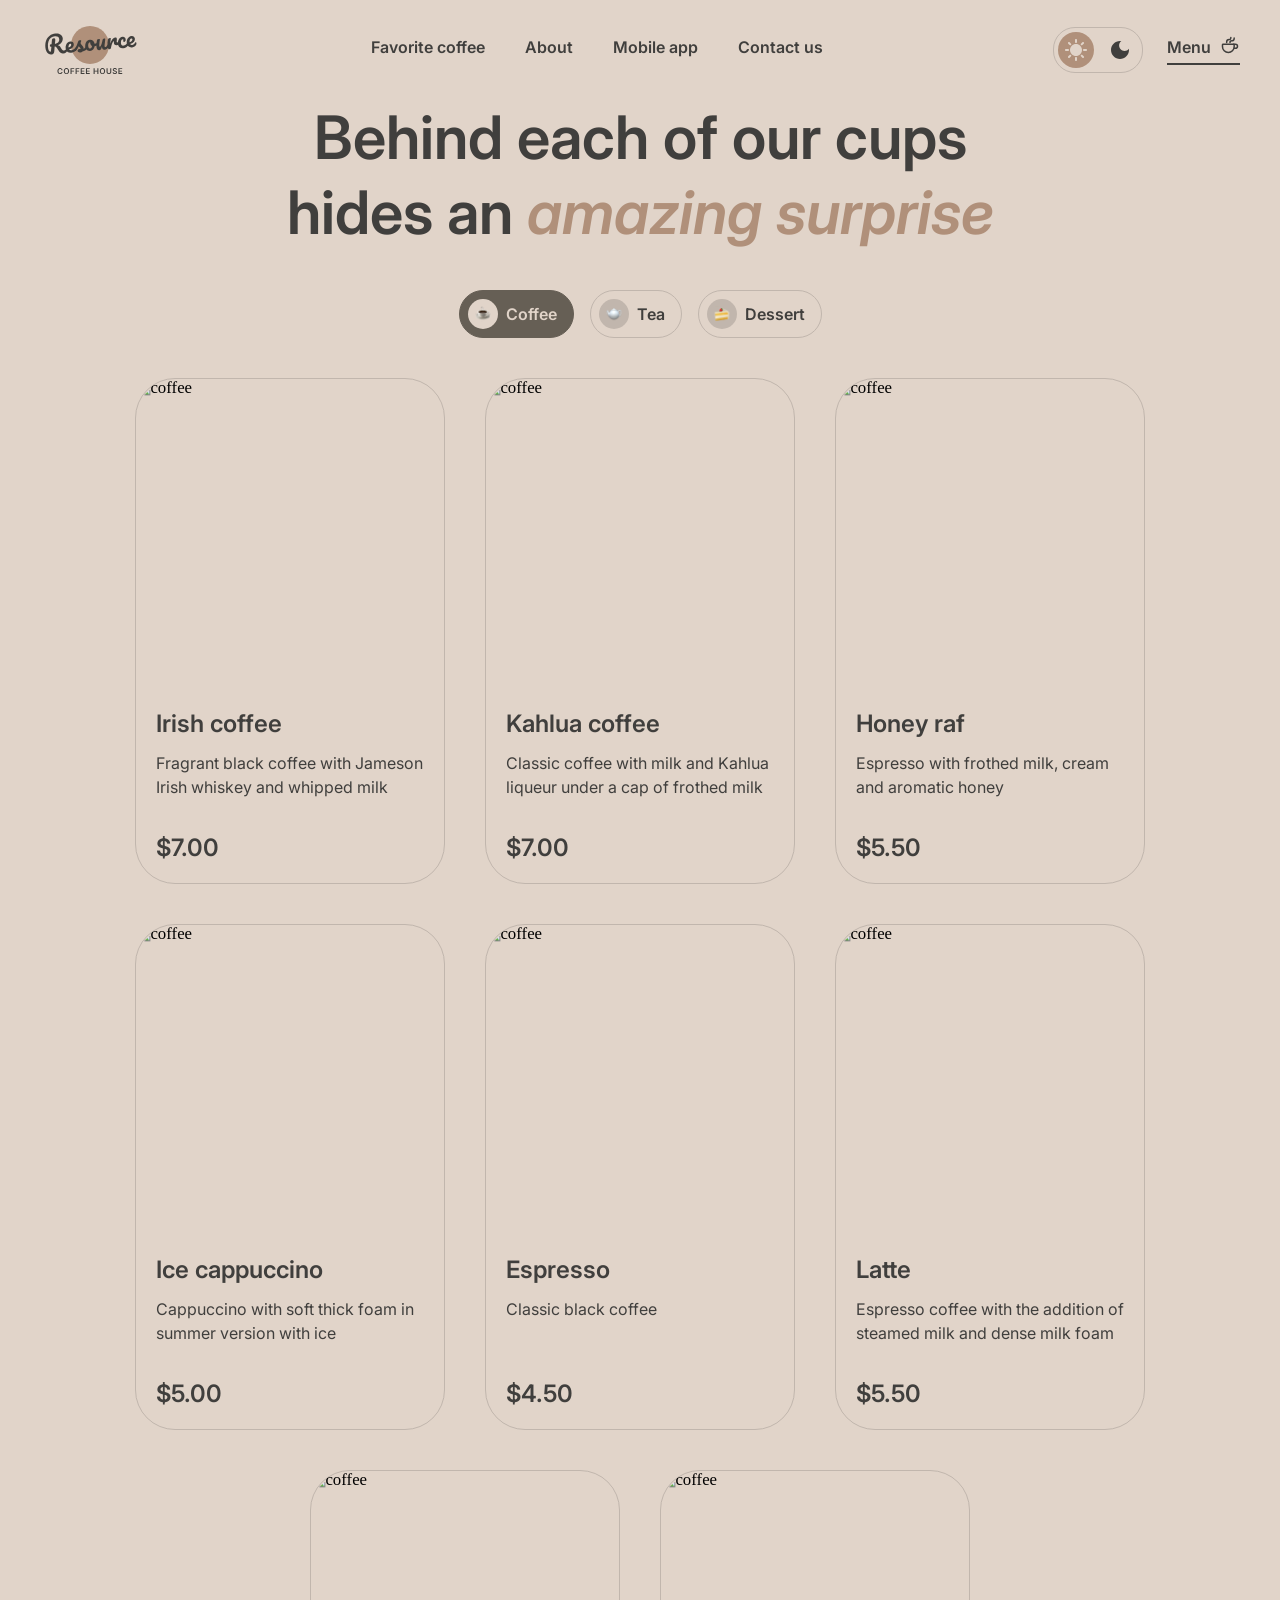
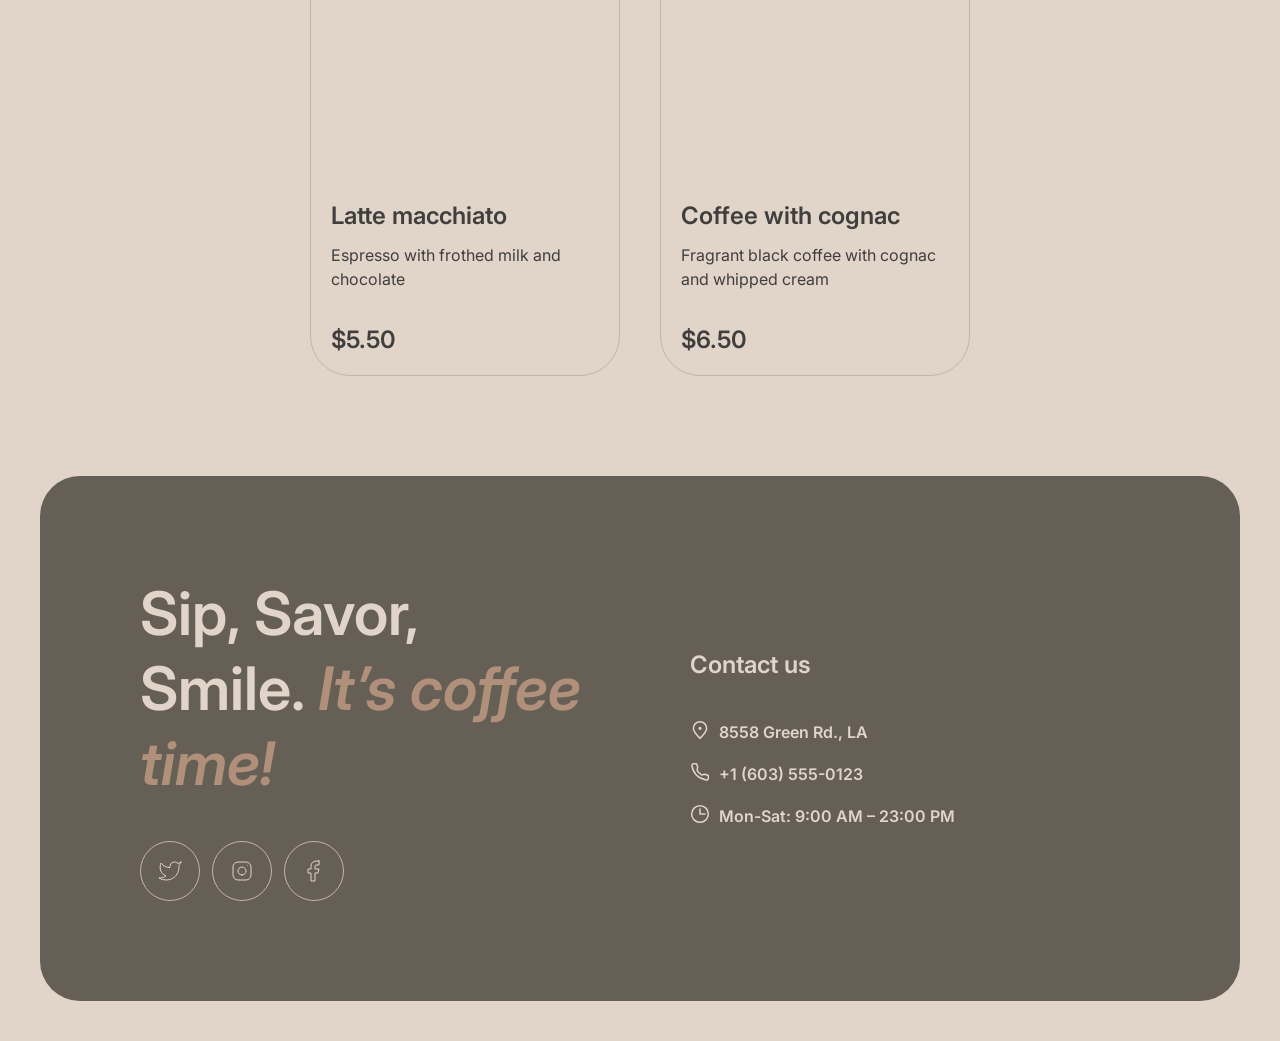
==== commit fecaeae1: "feat: add load from json" ====
--- a/pages/menu/index.html
+++ b/pages/menu/index.html
@@ -8,15 +8,18 @@
     <link rel="stylesheet" href="../reset.css">
     <link rel="stylesheet" href="./style.css">
   </head>
-  <body>
+  <body class="dark">
     <header class="header">
       <div class="wrapper">
         <div class="header-menu">
-          <div class="logo">
-            <a href="../home/index.html"><img src="../../assets/icons/logo.svg" alt="logo"></a>
+          <div class="logo dark">
+            <a href="../home/index.html">
+              <img src="../../assets/icons/logo.svg" alt="logo" class="logo-light">
+              <img src="../../assets/icons/logo-dark.svg" alt="logo" class="logo-dark">
+            </a>
           </div>
           <nav>
-            <ul class="navigation">
+            <ul class="navigation dark">
               <li><a href="../home/index.html#favorite-coffee">Favorite coffee</a></li>
               <li><a href="../home/index.html#about">About</a></li>
               <li><a href="../home/index.html#mobile-app">Mobile app</a></li>
@@ -24,25 +27,26 @@
             </ul>
           </nav>
           <div class="header-actions">
-            <div class="theme-switch">
-              <div class="light">
+            <div class="theme-switch dark">
+              <div class="sun">
                 <svg width="22" height="22" viewBox="0 0 22 22" fill="none" xmlns="http://www.w3.org/2000/svg">
                   <path d="M10 3V1C10 0.45 10.45 0 11 0C11.55 0 12 0.45 12 1V3C12 3.55 11.55 4 11 4C10.45 4 10 3.55 10 3ZM17.36 6.05L18.77 4.63C19.16 4.24 19.16 3.61 18.77 3.22C18.38 2.83 17.75 2.83 17.36 3.22L15.95 4.64C15.56 5.03 15.56 5.66 15.95 6.05C16.34 6.44 16.97 6.44 17.36 6.05ZM21 10H19C18.45 10 18 10.45 18 11C18 11.55 18.45 12 19 12H21C21.55 12 22 11.55 22 11C22 10.45 21.55 10 21 10ZM11 18C10.45 18 10 18.45 10 19V21C10 21.55 10.45 22 11 22C11.55 22 12 21.55 12 21V19C12 18.45 11.55 18 11 18ZM4.64 6.05L3.22 4.64C2.83 4.25 2.83 3.61 3.22 3.23C3.61 2.85 4.25 2.84 4.63 3.23L6.04 4.64C6.43 5.03 6.43 5.67 6.04 6.05C5.65 6.43 5.02 6.44 4.64 6.05ZM15.95 15.95C15.56 16.34 15.56 16.98 15.95 17.36L17.36 18.77C17.75 19.16 18.39 19.16 18.77 18.77C19.16 18.38 19.16 17.74 18.77 17.36L17.36 15.95C16.98 15.56 16.34 15.56 15.95 15.95ZM1 12H3C3.55 12 4 11.55 4 11C4 10.45 3.55 10 3 10H1C0.45 10 0 10.45 0 11C0 11.55 0.45 12 1 12ZM4.64 18.78L6.05 17.37C6.44 16.98 6.44 16.34 6.05 15.96C5.66 15.58 5.02 15.57 4.64 15.96L3.23 17.37C2.84 17.76 2.84 18.4 3.23 18.78C3.61 19.17 4.25 19.17 4.64 18.78ZM11 5C7.69 5 5 7.69 5 11C5 14.31 7.69 17 11 17C14.31 17 17 14.31 17 11C17 7.69 14.31 5 11 5Z" fill="#E1D4C9"/>
                 </svg>
               </div>
-              <div class="dark">
+              <div class="moon disabled">
                 <svg width="18" height="18" viewBox="0 0 18 18" fill="none" xmlns="http://www.w3.org/2000/svg">
                   <path d="M9 0C4.03 0 0 4.03 0 9C0 13.97 4.03 18 9 18C13.97 18 18 13.97 18 9C18 8.54 17.96 8.08 17.9 7.64C16.92 9.01 15.32 9.9 13.5 9.9C10.52 9.9 8.1 7.48 8.1 4.5C8.1 2.69 8.99 1.08 10.36 0.0999999C9.92 0.0399999 9.46 0 9 0Z" fill="#403F3D"/>
                 </svg>
               </div>
             </div>
-            <div class="menu disabled">
+            <div class="menu dark disabled">
               <a href="#">
                 <span>Menu</span>
-                <img src="../../assets/icons/coffee-cup.svg" alt="coffee cup">
+                <img src="../../assets/icons/coffee-cup.svg" alt="coffee cup" class="cup-light">
+                <img src="../../assets/icons/coffee-cup-dark.svg" alt="coffee cup" class="cup-dark">
               </a>
             </div>
-            <div class="burger">
+            <div class="burger dark">
               <span class="line1"></span>
               <span class="line2"></span>
             </div>
@@ -52,140 +56,45 @@
     </header>
     <main>
       <div class="wrapper">
-        <div class="offer">
-          <h1>Behind each of our cups hides an <span class="accent">amazing surprise</span></h1>
-          <div class="tabs hover">
-            <div class="tab-item active">
-              <div class="icon">
+        <section class="offer">
+          <h1 class="dark">Behind each of our cups hides an <span class="accent">amazing surprise</span></h1>
+          <div class="tabs">
+            <div class="tab-item dark active">
+              <div class="icon dark">
                 <img src="../../assets/icons/coffee.svg" alt="coffee" width="16" height="24">
               </div>
-              <span class="tab-text">Coffee</span>
+              <span class="tab-text dark">Coffee</span>
             </div>
-            <div class="tab-item">
-              <div class="icon">
+            <div class="tab-item dark">
+              <div class="icon dark">
                 <img src="../../assets/icons/tea.svg" alt="tea" width="16" height="24">
               </div>
-              <span class="tab-text">Tea</span>
+              <span class="tab-text dark">Tea</span>
             </div>
-            <div class="tab-item">
-              <div class="icon">
+            <div class="tab-item dark">
+              <div class="icon dark">
                 <img src="../../assets/icons/dessert.svg" alt="dessert" width="16" height="24">
               </div>
-              <span class="tab-text">Dessert</span>
+              <span class="tab-text dark">Dessert</span>
             </div>
           </div>
-        </div>
-        <div class="cards">
-          <div class="card">
-            <div class="card-image">
-              <img src="../../assets/img/coffee-1.png" alt="coffee">
-            </div>
-            <div class="card-info">
-              <div class="description">
-                <p class="title">Irish coffee</p>
-                <p class="text">Fragrant black coffee with Jameson Irish whiskey and whipped milk</p>  
-              </div>
-              <p class="price">$7.00</p>
-            </div>
-          </div>
-          <div class="card">
-            <div class="card-image">
-              <img src="../../assets/img/coffee-2.png" alt="coffee">
-            </div>
-            <div class="card-info">
-              <div class="description">
-                <p class="title">Kahlua coffee</p>
-                <p class="text">Classic coffee with milk and Kahlua liqueur under a cap of frothed milk</p>  
-              </div>
-              <p class="price">$7.00</p>
-            </div>
-          </div>
-          <div class="card">
-            <div class="card-image">
-              <img src="../../assets/img/coffee-3.png" alt="coffee">
-            </div>
-            <div class="card-info">
-              <div class="description">
-                <p class="title">Honey raf</p>
-                <p class="text">Espresso with frothed milk, cream and aromatic honey</p>  
-              </div>
-              <p class="price">$5.50</p>
-            </div>
-          </div>
-          <div class="card">
-            <div class="card-image">
-              <img src="../../assets/img/coffee-4.png" alt="coffee">
-            </div>
-            <div class="card-info">
-              <div class="description">
-                <p class="title">Ice cappuccino</p>
-                <p class="text">Cappuccino with soft thick foam in summer version with ice</p>  
-              </div>
-              <p class="price">$5.00</p>
-            </div>
-          </div>
-          <div class="card">
-            <div class="card-image">
-              <img src="../../assets/img/coffee-5.png" alt="coffee">
-            </div>
-            <div class="card-info">
-              <div class="description">
-                <p class="title">Espresso</p>
-                <p class="text">Classic black coffee</p>  
-              </div>
-              <p class="price">$4.50</p>
-            </div>
-          </div>
-          <div class="card">
-            <div class="card-image">
-              <img src="../../assets/img/coffee-6.png" alt="coffee">
-            </div>
-            <div class="card-info">
-              <div class="description">
-                <p class="title">Latte</p>
-                <p class="text">Espresso coffee with the addition of steamed milk and dense milk foam</p>  
-              </div>
-              <p class="price">$5.50</p>
-            </div>
-          </div>
-          <div class="card">
-            <div class="card-image">
-              <img src="../../assets/img/coffee-7.png" alt="coffee">
-            </div>
-            <div class="card-info">
-              <div class="description">
-                <p class="title">Latte macchiato</p>
-                <p class="text">Espresso with frothed milk and chocolate</p>  
-              </div>
-              <p class="price">$5.50</p>
-            </div>
-          </div>
-          <div class="card">
-            <div class="card-image">
-              <img src="../../assets/img/coffee-8.png" alt="coffee">
-            </div>
-            <div class="card-info">
-              <div class="description">
-                <p class="title">Coffee with cognac</p>
-                <p class="text">Fragrant black coffee with cognac and whipped cream</p>  
-              </div>
-              <p class="price">$6.50</p>
-            </div>
-          </div>
+        </section>
+        <section class="cards">
+          <div class="cards-container"></div>
           <div class="refresh-container">
-            <div class="refresh">
+            <div class="refresh dark">
               <svg width="24" height="24" viewBox="0 0 24 24" fill="none" xmlns="http://www.w3.org/2000/svg">
                 <path d="M21.8883 13.5C21.1645 18.3113 17.013 22 12 22C6.47715 22 2 17.5228 2 12C2 6.47715 6.47715 2 12 2C16.1006 2 19.6248 4.46819 21.1679 8" stroke="#403F3D" stroke-linecap="round" stroke-linejoin="round"/>
                 <path d="M17 8H21.4C21.7314 8 22 7.73137 22 7.4V3" stroke="#403F3D" stroke-linecap="round" stroke-linejoin="round"/>
               </svg>
             </div>
           </div>
-        </div>
+        </section>
       </div>
     </main>
-    <footer id="footer" class="footer hover">
+    <footer id="footer" class="footer">
       <div class="wrapper">
-        <div class="footer-container">
+        <div class="footer-container dark">
           <div class="footer-offer">
             <h2>Sip, Savor, Smile. <span class="accent">It’s coffee time!</span></h2>
             <div class="socials">
@@ -228,5 +137,6 @@
         </div>
       </div>
     </footer>
+    <script type="module" src="./script.js"></script>
   </body>
 </html>
--- a/pages/menu/style.css
+++ b/pages/menu/style.css
@@ -9,6 +9,10 @@
   background: #e1d4c9;
 }
 
+body.dark {
+  background: #292826;
+}
+
 .wrapper {
   margin: 0 auto;
   max-width: 1440px;
@@ -16,6 +20,18 @@
 
 .logo {
   width: 100px;
+}
+
+.logo-dark {
+  display: none;
+}
+
+.logo.dark .logo-dark {
+  display: block;
+}
+
+.logo.dark .logo-light {
+  display: none;
 }
 
 .header-menu {
@@ -56,6 +72,14 @@
   transform: scaleX(1);
 }
 
+.navigation.dark a {
+  color: #e1d4c9
+}
+
+.navigation.dark a:after {
+  border-bottom: solid 2px #e1d4c9
+}
+
 .header-actions {
   display: flex;
   gap: 24px;
@@ -71,28 +95,48 @@
   padding: 4px;
 }
 
-.theme-switch:hover .dark {
+.theme-switch.dark {
+  border: solid 1px #665f55;
+}
+
+.moon:hover {
   background: #665f55;
   transition: 0.5s;
 }
 
-.theme-switch:hover .dark svg path {
+.moon:hover svg path {
   fill: #e1d4c9;
   transition: 0.5s;
 }
 
-.light {
+.moon.disabled {
+  pointer-events: none;
   background: #b0907a;
 }
 
-.light,
-.dark {
+.moon.disabled svg path {
+  fill: #e1d4c9;
+}
+
+.sun:hover {
+  background: #665f55;
+  transition: 0.5s;
+}
+
+.sun.disabled {
+  pointer-events: none;
+  background: #b0907a;
+}
+
+.sun,
+.moon {
   display: flex;
   align-items: center;
   justify-content: center;
   height: 36px;
   width: 36px;
   border-radius: 100%;
+  transition: 0.5s;
 }
 
 .menu a {
@@ -120,6 +164,26 @@
   padding-top: 4px;
 }
 
+.menu.dark a {
+  color: #e1d4c9;
+}
+
+.menu.dark.disabled:after {
+  border-bottom: solid 2px #e1d4c9;
+}
+
+.cup-dark {
+  display: none;
+}
+
+.menu.dark .cup-dark, .menu-button.dark .cup-dark {
+  display: inline-block;
+}
+
+.menu.dark .cup-light, .menu-button.dark .cup-light {
+  display: none;
+}
+
 .burger {
   display: none;
 }
@@ -129,7 +193,7 @@
   flex-direction: column;
   align-items: center;
   gap: 40px;
-  margin: 0 40px 40px;
+  margin: 0 10px 40px;
 }
 
 h1 {
@@ -141,7 +205,11 @@
   color: #403f3d;
   text-align: center;
   margin: 0;
-  width: 800px;
+  max-width: 800px;
+}
+
+h1.dark {
+  color: #e1d4c9;
 }
 
 h2 {
@@ -178,6 +246,10 @@
   transition: 0.5s;
 }
 
+.tab-item.dark {
+  border: 1px solid #665f55;
+}
+
 .icon {
   display: flex;
   padding: 7px;
@@ -185,13 +257,10 @@
   align-items: center;
   border-radius: 100px;
   background: #c1b6ad;
-  color: #403f3d;
-  text-align: center;
-  font-family: "Inter", sans-serif;
-  font-size: 16px;
-  font-style: normal;
-  font-weight: 600;
-  line-height: 150%;
+}
+
+.icon.dark {
+  background: #665f55;
 }
 
 .tab-text {
@@ -201,6 +270,10 @@
   font-style: normal;
   font-weight: 600;
   line-height: 150%;
+}
+
+.tab-text.dark {
+  color: #e1d4c9;  
 }
 
 .active {
@@ -217,6 +290,15 @@
   background: #e1d4c9;
 }
 
+.active.dark {
+  background: #403f3d;
+  border: 1px solid #403f3d;
+}
+
+.active.dark .icon {
+  background: #292826;
+}
+
 .tab-item:hover {
   background: #665f55;
   border: 1px solid #665f55;
@@ -228,6 +310,15 @@
 
 .tab-item:hover .icon {
   background: #e1d4c9;
+}
+
+.tab-item.dark:hover {
+  background: #403f3d;
+  border: 1px solid #403f3d;
+}
+
+.tab-item.dark:hover .icon {
+  background: #292826;
 }
 
 .cards {
@@ -240,6 +331,15 @@
   margin: 0 40px 100px;
 }
 
+.cards-container {
+  display: flex;
+  justify-content: center;
+  align-items: flex-start;
+  align-content: flex-start;
+  gap: 40px;
+  flex-wrap: wrap;
+}
+
 .card {
   display: flex;
   height: 506px;
@@ -248,6 +348,10 @@
   align-items: center;
   border-radius: 40px;
   border: 1px solid #c1b6ad;
+}
+
+.card.dark {
+  border: 1px solid #665f55;
 }
 
 .card-image {
@@ -280,6 +384,11 @@
   flex: 1 0 0;
   align-self: stretch;
   gap: auto;
+  color: #403f3d;
+}
+
+.card-info.dark {
+  color: #e1d4c9;
 }
 
 .description {
@@ -289,7 +398,6 @@
   align-items: flex-start;
   gap: 12px;
   align-self: stretch;
-  color: #403f3d;
   font-family: "Inter", sans-serif;
   font-style: normal;
   margin: 0;
@@ -310,7 +418,6 @@
 }
 
 .price {
-  color: #403f3d;
   font-family: "Inter", sans-serif;
   font-size: 24px;
   font-style: normal;
@@ -333,6 +440,10 @@
   gap: 100px;
   border-radius: 40px;
   background: #665f55;
+}
+
+.footer-container.dark {
+  background: #403f3d;
 }
 
 .footer-offer,
@@ -446,7 +557,7 @@
   }
 
   .burger {
-    border: 1px solid #665F55;
+    border: 1px solid #665f55;
     width: 44px;
     height: 44px;
     display: flex;
@@ -459,11 +570,19 @@
   
   .burger span {
     width: 18px;
-    border: 1.5px solid #403F3D;
+    border: 1.5px solid #403f3d;
     border-radius: 2px;
     height: 0;
   }
-  
+      
+  .burger.dark {
+    border: 1px solid #c1b6ad;
+  }
+
+  .burger.dark span {
+    border: 1.5px solid #e1d4c9;
+  }
+
   .open .line1 {
     transform: rotate(45deg) translateY(3px) translateX(3px);
   }
@@ -489,7 +608,7 @@
   }
 
   .refresh {
-    border: 1px solid #665F55;
+    border: 1px solid #665f55;
     width: 60px;
     height: 60px;
     justify-content: center;
@@ -497,7 +616,15 @@
     border-radius: 100px;
     margin: 0 auto;
   }
-    
+  
+  .refresh.dark {
+    border: 1px solid #c1b6ad;
+  }
+
+  .refresh.dark svg path {
+    stroke: #e1d4c9;
+  }
+
   .footer-container {
     flex-direction: column;
     padding: 100px 60px;
@@ -507,10 +634,6 @@
   .footer-offer h2 {
     text-align: start;
   }
-
-  .hover {
-    pointer-events: none;
-  }
 }
 
 @media (max-width: 700px) {
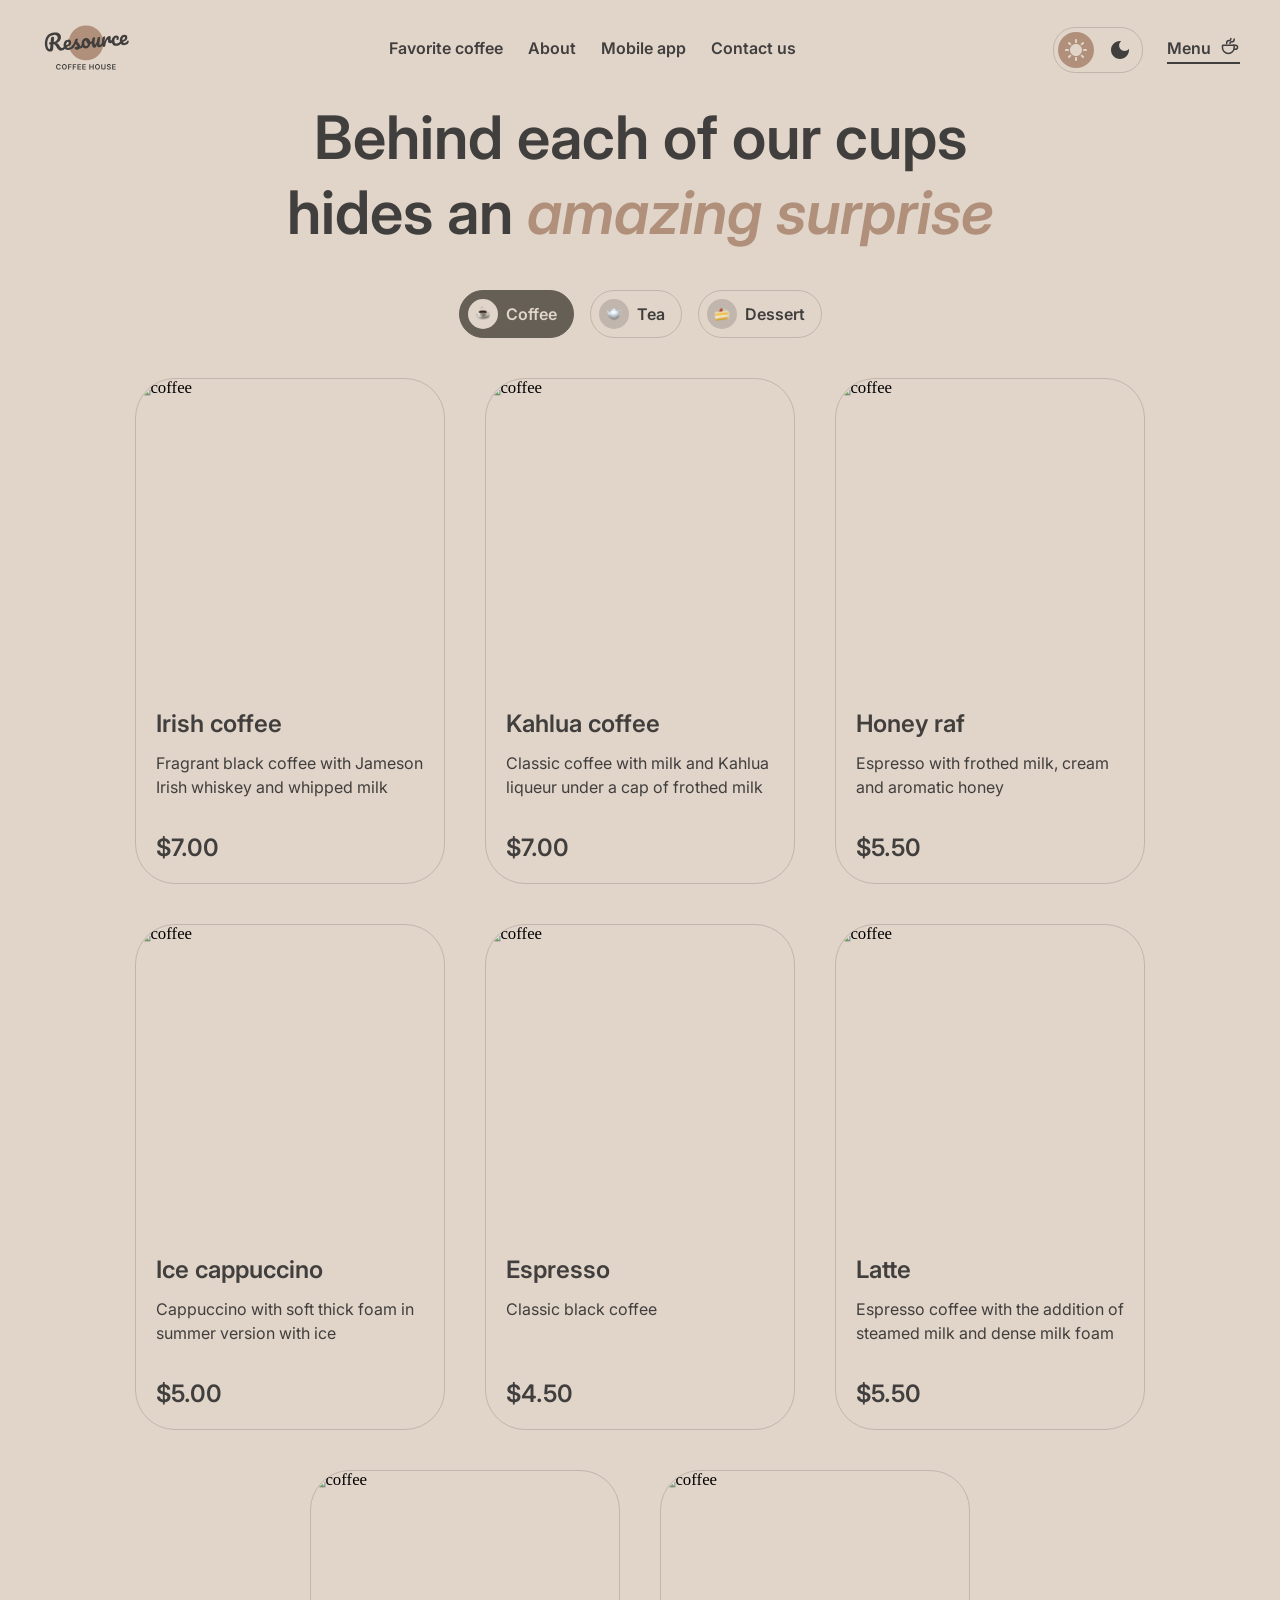
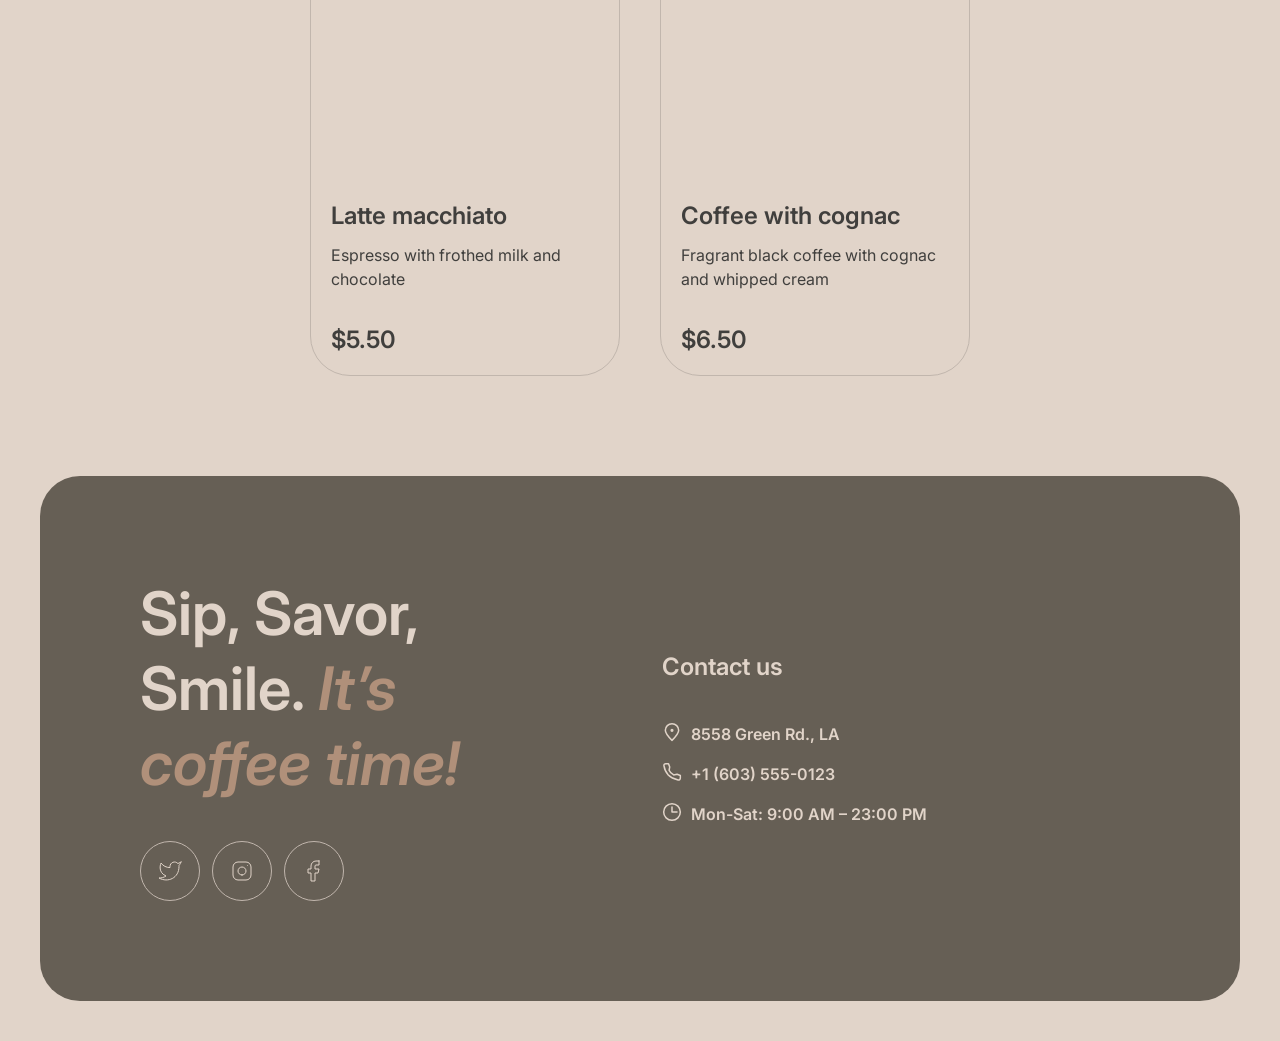
==== commit 76ca2b92: "feat: add burger menu" ====
--- a/pages/menu/index.html
+++ b/pages/menu/index.html
@@ -1,4 +1,4 @@
-<!doctype html>
+<!DOCTYPE html>
 <html lang="en">
   <head>
     <meta charset="UTF-8">
@@ -18,39 +18,39 @@
               <img src="../../assets/icons/logo-dark.svg" alt="logo" class="logo-dark">
             </a>
           </div>
-          <nav>
-            <ul class="navigation dark">
+          <nav class="nav">
+            <ul class="navigation hidden dark">
               <li><a href="../home/index.html#favorite-coffee">Favorite coffee</a></li>
               <li><a href="../home/index.html#about">About</a></li>
               <li><a href="../home/index.html#mobile-app">Mobile app</a></li>
-              <li><a href="../home/index.html#footer">Contact us</a></li>
+              <li><a href="#footer">Contact us</a></li>
             </ul>
-          </nav>
-          <div class="header-actions">
-            <div class="theme-switch dark">
-              <div class="sun">
-                <svg width="22" height="22" viewBox="0 0 22 22" fill="none" xmlns="http://www.w3.org/2000/svg">
-                  <path d="M10 3V1C10 0.45 10.45 0 11 0C11.55 0 12 0.45 12 1V3C12 3.55 11.55 4 11 4C10.45 4 10 3.55 10 3ZM17.36 6.05L18.77 4.63C19.16 4.24 19.16 3.61 18.77 3.22C18.38 2.83 17.75 2.83 17.36 3.22L15.95 4.64C15.56 5.03 15.56 5.66 15.95 6.05C16.34 6.44 16.97 6.44 17.36 6.05ZM21 10H19C18.45 10 18 10.45 18 11C18 11.55 18.45 12 19 12H21C21.55 12 22 11.55 22 11C22 10.45 21.55 10 21 10ZM11 18C10.45 18 10 18.45 10 19V21C10 21.55 10.45 22 11 22C11.55 22 12 21.55 12 21V19C12 18.45 11.55 18 11 18ZM4.64 6.05L3.22 4.64C2.83 4.25 2.83 3.61 3.22 3.23C3.61 2.85 4.25 2.84 4.63 3.23L6.04 4.64C6.43 5.03 6.43 5.67 6.04 6.05C5.65 6.43 5.02 6.44 4.64 6.05ZM15.95 15.95C15.56 16.34 15.56 16.98 15.95 17.36L17.36 18.77C17.75 19.16 18.39 19.16 18.77 18.77C19.16 18.38 19.16 17.74 18.77 17.36L17.36 15.95C16.98 15.56 16.34 15.56 15.95 15.95ZM1 12H3C3.55 12 4 11.55 4 11C4 10.45 3.55 10 3 10H1C0.45 10 0 10.45 0 11C0 11.55 0.45 12 1 12ZM4.64 18.78L6.05 17.37C6.44 16.98 6.44 16.34 6.05 15.96C5.66 15.58 5.02 15.57 4.64 15.96L3.23 17.37C2.84 17.76 2.84 18.4 3.23 18.78C3.61 19.17 4.25 19.17 4.64 18.78ZM11 5C7.69 5 5 7.69 5 11C5 14.31 7.69 17 11 17C14.31 17 17 14.31 17 11C17 7.69 14.31 5 11 5Z" fill="#E1D4C9"/>
-                </svg>
+            <div class="header-actions">
+              <div class="theme-switch dark">
+                <div class="sun">
+                  <svg width="22" height="22" viewBox="0 0 22 22" fill="none" xmlns="http://www.w3.org/2000/svg">
+                    <path d="M10 3V1C10 0.45 10.45 0 11 0C11.55 0 12 0.45 12 1V3C12 3.55 11.55 4 11 4C10.45 4 10 3.55 10 3ZM17.36 6.05L18.77 4.63C19.16 4.24 19.16 3.61 18.77 3.22C18.38 2.83 17.75 2.83 17.36 3.22L15.95 4.64C15.56 5.03 15.56 5.66 15.95 6.05C16.34 6.44 16.97 6.44 17.36 6.05ZM21 10H19C18.45 10 18 10.45 18 11C18 11.55 18.45 12 19 12H21C21.55 12 22 11.55 22 11C22 10.45 21.55 10 21 10ZM11 18C10.45 18 10 18.45 10 19V21C10 21.55 10.45 22 11 22C11.55 22 12 21.55 12 21V19C12 18.45 11.55 18 11 18ZM4.64 6.05L3.22 4.64C2.83 4.25 2.83 3.61 3.22 3.23C3.61 2.85 4.25 2.84 4.63 3.23L6.04 4.64C6.43 5.03 6.43 5.67 6.04 6.05C5.65 6.43 5.02 6.44 4.64 6.05ZM15.95 15.95C15.56 16.34 15.56 16.98 15.95 17.36L17.36 18.77C17.75 19.16 18.39 19.16 18.77 18.77C19.16 18.38 19.16 17.74 18.77 17.36L17.36 15.95C16.98 15.56 16.34 15.56 15.95 15.95ZM1 12H3C3.55 12 4 11.55 4 11C4 10.45 3.55 10 3 10H1C0.45 10 0 10.45 0 11C0 11.55 0.45 12 1 12ZM4.64 18.78L6.05 17.37C6.44 16.98 6.44 16.34 6.05 15.96C5.66 15.58 5.02 15.57 4.64 15.96L3.23 17.37C2.84 17.76 2.84 18.4 3.23 18.78C3.61 19.17 4.25 19.17 4.64 18.78ZM11 5C7.69 5 5 7.69 5 11C5 14.31 7.69 17 11 17C14.31 17 17 14.31 17 11C17 7.69 14.31 5 11 5Z" fill="#E1D4C9"/>
+                  </svg>
+                </div>
+                <div class="moon disabled">
+                  <svg width="18" height="18" viewBox="0 0 18 18" fill="none" xmlns="http://www.w3.org/2000/svg">
+                    <path d="M9 0C4.03 0 0 4.03 0 9C0 13.97 4.03 18 9 18C13.97 18 18 13.97 18 9C18 8.54 17.96 8.08 17.9 7.64C16.92 9.01 15.32 9.9 13.5 9.9C10.52 9.9 8.1 7.48 8.1 4.5C8.1 2.69 8.99 1.08 10.36 0.0999999C9.92 0.0399999 9.46 0 9 0Z" fill="#403F3D"/>
+                  </svg>
+                </div>
               </div>
-              <div class="moon disabled">
-                <svg width="18" height="18" viewBox="0 0 18 18" fill="none" xmlns="http://www.w3.org/2000/svg">
-                  <path d="M9 0C4.03 0 0 4.03 0 9C0 13.97 4.03 18 9 18C13.97 18 18 13.97 18 9C18 8.54 17.96 8.08 17.9 7.64C16.92 9.01 15.32 9.9 13.5 9.9C10.52 9.9 8.1 7.48 8.1 4.5C8.1 2.69 8.99 1.08 10.36 0.0999999C9.92 0.0399999 9.46 0 9 0Z" fill="#403F3D"/>
-                </svg>
+              <div class="menu dark disabled">
+                <a href="#">
+                  <span>Menu</span>
+                  <img src="../../assets/icons/coffee-cup.svg" alt="coffee cup" class="cup-light">
+                  <img src="../../assets/icons/coffee-cup-dark.svg" alt="coffee cup" class="cup-dark">
+                </a>
+              </div>
+              <div class="burger dark">
+                  <span class="line1"></span>
+                  <span class="line2"></span>
               </div>
             </div>
-            <div class="menu dark disabled">
-              <a href="#">
-                <span>Menu</span>
-                <img src="../../assets/icons/coffee-cup.svg" alt="coffee cup" class="cup-light">
-                <img src="../../assets/icons/coffee-cup-dark.svg" alt="coffee cup" class="cup-dark">
-              </a>
-            </div>
-            <div class="burger dark">
-              <span class="line1"></span>
-              <span class="line2"></span>
-            </div>
-          </div>
+          </nav>
         </div>
       </div>
     </header>
--- a/pages/menu/style.css
+++ b/pages/menu/style.css
@@ -5,8 +5,12 @@
   scroll-behavior: smooth;
 }
 
+*, *::before, *::after {
+  box-sizing: inherit;
+}
+
 body {
-  background: #e1d4c9;
+  background: #E1D4C9;
 }
 
 body.dark {
@@ -20,6 +24,7 @@
 
 .logo {
   width: 100px;
+  height: 60px;
 }
 
 .logo-dark {
@@ -34,19 +39,31 @@
   display: none;
 }
 
+.header {
+  height: 60px;
+  margin-bottom: 20px;
+}
+
 .header-menu {
   margin: 20px 40px;
-  height: 60px;
-  display: flex;
+  display: flex;
+  align-items: center;
   justify-content: space-between;
-  align-items: center;
+}
+
+.nav {
+  display: flex;
+  align-items: center;
+  justify-content: flex-end;
+  width: 100%;
 }
 
 .navigation {
   display: flex;
-  gap: 40px;
+  gap: 25px;
   list-style: none;
   padding: 0;
+  margin: 0 auto;
 }
 
 .navigation a {
@@ -55,29 +72,25 @@
   font-style: normal;
   font-weight: 600;
   line-height: 150%;
-  color: #403f3d;
+  color: #403F3D;
   text-decoration: none;
 }
 
 .navigation a:after {
   display: block;
   content: "";
-  border-bottom: solid 2px #403f3d;
+  border-bottom: solid 2px #403F3D;
   transform: scaleX(0);
   transition: transform 0.5s;
-  padding-top: 4px;
-}
-
-.navigation a:hover:after {
-  transform: scaleX(1);
+  padding-top: 2px;
 }
 
 .navigation.dark a {
-  color: #e1d4c9
+  color: #E1D4C9
 }
 
 .navigation.dark a:after {
-  border-bottom: solid 2px #e1d4c9
+  border-bottom: solid 2px #E1D4C9
 }
 
 .header-actions {
@@ -90,46 +103,30 @@
   display: flex;
   gap: 8px;
   align-items: center;
-  border: solid 1px #c1b6ad;
+  border: solid 1px #C1B6AD;
   border-radius: 22px;
   padding: 4px;
 }
 
 .theme-switch.dark {
-  border: solid 1px #665f55;
-}
-
-.moon:hover {
-  background: #665f55;
-  transition: 0.5s;
-}
-
-.moon:hover svg path {
-  fill: #e1d4c9;
-  transition: 0.5s;
+  border: solid 1px #665F55;
 }
 
 .moon.disabled {
   pointer-events: none;
-  background: #b0907a;
+  background: #B0907A;
 }
 
 .moon.disabled svg path {
-  fill: #e1d4c9;
-}
-
-.sun:hover {
-  background: #665f55;
-  transition: 0.5s;
+  fill: #E1D4C9;
 }
 
 .sun.disabled {
   pointer-events: none;
-  background: #b0907a;
-}
-
-.sun,
-.moon {
+  background: #B0907A;
+}
+
+.sun, .moon {
   display: flex;
   align-items: center;
   justify-content: center;
@@ -140,12 +137,14 @@
 }
 
 .menu a {
+  display: block;
+  width: 73px;
   font-family: "Inter", sans-serif;
   font-size: 16px;
   font-style: normal;
   font-weight: 600;
   line-height: 150%;
-  color: #403f3d;
+  color: #403F3D;
   text-decoration: none;
 }
 
@@ -160,16 +159,16 @@
 .disabled:after {
   display: block;
   content: "";
-  border-bottom: solid 2px #403f3d;
-  padding-top: 4px;
+  border-bottom: solid 2px #403F3D;
+  padding-top: 2px;
 }
 
 .menu.dark a {
-  color: #e1d4c9;
+  color: #E1D4C9;
 }
 
 .menu.dark.disabled:after {
-  border-bottom: solid 2px #e1d4c9;
+  border-bottom: solid 2px #E1D4C9;
 }
 
 .cup-dark {
@@ -193,7 +192,7 @@
   flex-direction: column;
   align-items: center;
   gap: 40px;
-  margin: 0 10px 40px;
+  margin: 0 40px 40px;
 }
 
 h1 {
@@ -202,14 +201,14 @@
   font-style: normal;
   font-weight: 600;
   line-height: 125%;
-  color: #403f3d;
+  color: #403F3D;
   text-align: center;
   margin: 0;
   max-width: 800px;
 }
 
 h1.dark {
-  color: #e1d4c9;
+  color: #E1D4C9;
 }
 
 h2 {
@@ -218,12 +217,12 @@
   font-style: normal;
   font-weight: 600;
   line-height: 125%;
-  color: #403f3d;
+  color: #403F3D;
   margin: 0;
 }
 
 .accent {
-  color: #b0907a;
+  color: #B0907A;
   font-style: italic;
 }
 
@@ -241,13 +240,13 @@
   align-items: center;
   gap: 8px;
   border-radius: 100px;
-  border: 1px solid #c1b6ad;
+  border: 1px solid #C1B6AD;
   cursor: pointer;
   transition: 0.5s;
 }
 
 .tab-item.dark {
-  border: 1px solid #665f55;
+  border: 1px solid #665F55;
 }
 
 .icon {
@@ -256,15 +255,15 @@
   justify-content: center;
   align-items: center;
   border-radius: 100px;
-  background: #c1b6ad;
+  background: #C1B6AD;
 }
 
 .icon.dark {
-  background: #665f55;
+  background: #665F55;
 }
 
 .tab-text {
-  color: #403f3d;
+  color: #403F3D;
   font-family: "Inter", sans-serif;
   font-size: 16px;
   font-style: normal;
@@ -273,51 +272,29 @@
 }
 
 .tab-text.dark {
-  color: #e1d4c9;  
+  color: #E1D4C9;  
 }
 
 .active {
   pointer-events: none;
-  background: #665f55;
-  border: 1px solid #665f55;
+  background: #665F55;
+  border: 1px solid #665F55;
 }
 
 .active .tab-text {
-  color: #e1d4c9;
+  color: #E1D4C9;
 }
 
 .active .icon {
-  background: #e1d4c9;
+  background: #E1D4C9;
 }
 
 .active.dark {
-  background: #403f3d;
-  border: 1px solid #403f3d;
+  background: #403F3D;
+  border: 1px solid #403F3D;
 }
 
 .active.dark .icon {
-  background: #292826;
-}
-
-.tab-item:hover {
-  background: #665f55;
-  border: 1px solid #665f55;
-}
-
-.tab-item:hover .tab-text {
-  color: #e1d4c9;
-}
-
-.tab-item:hover .icon {
-  background: #e1d4c9;
-}
-
-.tab-item.dark:hover {
-  background: #403f3d;
-  border: 1px solid #403f3d;
-}
-
-.tab-item.dark:hover .icon {
   background: #292826;
 }
 
@@ -347,11 +324,11 @@
   flex-direction: column;
   align-items: center;
   border-radius: 40px;
-  border: 1px solid #c1b6ad;
+  border: 1px solid #C1B6AD;
 }
 
 .card.dark {
-  border: 1px solid #665f55;
+  border: 1px solid #665F55;
 }
 
 .card-image {
@@ -371,10 +348,6 @@
   transition: .5s;
 }
 
-.card:hover .card-image img {
-  transform: scale(1);
-}
-
 .card-info {
   display: flex;
   padding: 20px;
@@ -384,11 +357,11 @@
   flex: 1 0 0;
   align-self: stretch;
   gap: auto;
-  color: #403f3d;
+  color: #403F3D;
 }
 
 .card-info.dark {
-  color: #e1d4c9;
+  color: #E1D4C9;
 }
 
 .description {
@@ -439,25 +412,24 @@
   align-items: center;
   gap: 100px;
   border-radius: 40px;
-  background: #665f55;
+  background: #665F55;
 }
 
 .footer-container.dark {
-  background: #403f3d;
-}
-
-.footer-offer,
-.contacts-info {
+  background: #403F3D;
+}
+
+.footer-offer, .contacts-info {
   display: flex;
   flex-direction: column;
   justify-content: center;
   align-items: flex-start;
   gap: 40px;
-  width: 530px;
+  max-width: 530px;
 }
 
 .footer-offer h2 {
-  color: #e1d4c9;
+  color: #E1D4C9;
 }
 
 .socials {
@@ -473,16 +445,8 @@
   justify-content: center;
   align-items: center;
   border-radius: 100px;
-  border: 1px solid #c1b6ad;
+  border: 1px solid #C1B6AD;
   transition: 0.5s;
-}
-
-.socials-button:hover {
-  background: #e1d4c9;
-}
-
-.socials-button:hover svg path {
-  stroke: #403f3d;
 }
 
 .contacts-info {
@@ -491,10 +455,11 @@
   justify-content: center;
   align-items: flex-start;
   gap: 40px;
+  width: 100%;
 }
 
 .contacts-info h3 {
-  color: #e1d4c9;
+  color: #E1D4C9;
   font-family: "Inter", sans-serif;
   font-size: 24px;
   font-style: normal;
@@ -519,11 +484,9 @@
   margin-right: 5px;
 }
 
-.adress,
-.phone,
-.schedule {
+.adress, .phone, .schedule {
   text-decoration: none;
-  color: #e1d4c9;
+  color: #E1D4C9;
   font-family: "Inter", sans-serif;
   font-size: 16px;
   font-style: normal;
@@ -532,32 +495,101 @@
   margin: 0;
 }
 
-.phone:after,
-.adress:after {
+.phone:after, .adress:after {
   display: block;
   content: "";
-  border-bottom: solid 2px #e1d4c9;
+  border-bottom: solid 2px #E1D4C9;
   transform: scaleX(0);
   transition: transform 0.5s;
-  padding-top: 4px;
-}
-
-.phone:hover:after,
-.adress:hover:after {
-  transform: scaleX(1);
-}
-
-@media (max-width: 1000px) {
+  padding-top: 2px;
+}
+
+@media (max-width: 768px) {
   .navigation {
+    position: absolute;
+    top: 99px;
+    flex-direction: column;
+    justify-content: flex-start;
+    align-items: center;
+    width: 100%;
+    height: 100%;
+    padding: 60px 40px;
+    z-index: 2;
+    background: #E1D4C9;
+    gap: 60px;
+  }
+
+  .navigation.dark {
+    background: #292826;
+  }
+
+  .navigation.dark a {
+    color: #E1D4C9
+  }
+
+  .navigation.open {
+    right: 0%;
+    display: flex;
+    animation: slidein 0.5s;
+  }
+
+  .navigation.hidden {
     display: none;
-  }
-
+    right: -100%;
+    animation: slideout 0.5s;
+  }
+
+  .navigation a {
+    font-size: 32px;
+    line-height: 125%;
+  }
+
+  .navigation a:after {
+    display: none;
+  }
+  
   .menu {
+    position: absolute;
+    top: 560px;
+    z-index: 2;
+  }
+
+  .menu a {
+    display: flex;
+    gap: 12px;  
+    font-size: 32px;
+    line-height: 125%;
+    width: 100%;
+    padding: 40px calc(50vw - 67px);
+  }
+
+  .menu a:after {
     display: none;
   }
 
+  .menu img {
+    width: 40px;
+    height: 40px;
+  }
+  
+  .menu.open {
+    right: -0%;
+    display: flex;
+    animation: slidein 0.5s;
+  }
+
+  .menu.hidden {
+    display: none;
+    right: -100%;
+    animation: slideout 0.5s;
+  }
+
+  .disabled:after {
+    display: none;
+  }
+
   .burger {
-    border: 1px solid #665f55;
+    border: 1px solid #665F55;
     width: 44px;
     height: 44px;
     display: flex;
@@ -570,25 +602,26 @@
   
   .burger span {
     width: 18px;
-    border: 1.5px solid #403f3d;
+    border: 1px solid #403F3D;
     border-radius: 2px;
     height: 0;
+    transition: 0.5s;
   }
       
   .burger.dark {
-    border: 1px solid #c1b6ad;
+    border: 1px solid #C1B6AD;
   }
 
   .burger.dark span {
-    border: 1.5px solid #e1d4c9;
+    border: 1px solid #E1D4C9;
   }
 
   .open .line1 {
-    transform: rotate(45deg) translateY(3px) translateX(3px);
+    transform: rotate(45deg) translateY(2.5px) translateX(3px);
   }
   
   .open .line2 {
-    transform: rotate(-45deg) translateY(-3px) translateX(3px);
+    transform: rotate(-45deg) translateY(-2.5px) translateX(3px);
   }
 
   .card-image img {
@@ -608,7 +641,7 @@
   }
 
   .refresh {
-    border: 1px solid #665f55;
+    border: 1px solid #665F55;
     width: 60px;
     height: 60px;
     justify-content: center;
@@ -618,11 +651,11 @@
   }
   
   .refresh.dark {
-    border: 1px solid #c1b6ad;
+    border: 1px solid #C1B6AD;
   }
 
   .refresh.dark svg path {
-    stroke: #e1d4c9;
+    stroke: #E1D4C9;
   }
 
   .footer-container {
@@ -636,7 +669,7 @@
   }
 }
 
-@media (max-width: 700px) {
+@media (max-width: 640px) {
   .header-menu {
     margin: 20px 16px;
   }
@@ -645,7 +678,6 @@
     font-size: 32px;
   }
   
-
   .tabs {
     gap: 8px;
   }
@@ -663,4 +695,99 @@
   .contacts-info {
     width: 100%;
   }
+}
+
+@media (hover: hover) {
+  .navigation a:hover:after {
+    transform: scaleX(1);
+  }
+
+  .moon:hover {
+    background: #665F55;
+    transition: 0.5s;
+  }
+
+  .moon:hover svg path {
+    fill: #E1D4C9;
+    transition: 0.5s;
+  }
+
+  .sun:hover {
+    background: #665F55;
+    transition: 0.5s;
+  }
+
+  .tab-item:hover {
+    background: #665F55;
+    border: 1px solid #665F55;
+  }
+
+  .tab-item:hover .tab-text {
+    color: #E1D4C9;
+  }
+
+  .tab-item:hover .icon {
+    background: #E1D4C9;
+  }
+
+  .tab-item.dark:hover {
+    background: #403F3D;
+    border: 1px solid #403F3D;
+  }
+
+  .tab-item.dark:hover .icon {
+    background: #292826;
+  }
+
+  .card:hover .card-image img {
+    transform: scale(1);
+  }
+
+  .socials-button:hover {
+    background: #E1D4C9;
+  }
+
+  .socials-button:hover svg path {
+    stroke: #403F3D;
+  }
+
+  .phone:hover:after, .adress:hover:after {
+    transform: scaleX(1);
+  }
+}
+
+@keyframes slidein {
+  0% {
+    display: none;
+    opacity: 0;
+    right: -100%;
+  }
+  1% {
+    display: flex;
+    opacity: 1;
+    right: -100%;
+  }
+  100% {
+    display: flex;
+    opacity: 1;
+    right: 0%;
+  }
+}
+
+@keyframes slideout {
+  0% {
+    display: flex;
+    opacity: 1;
+    right: 0%;
+  }
+  99% {
+    display: flex;
+    opacity: 1;
+    right: -100%;
+  }
+  100% {
+    display: none;
+    opacity: 0;
+    right: -100%;
+  }
 }
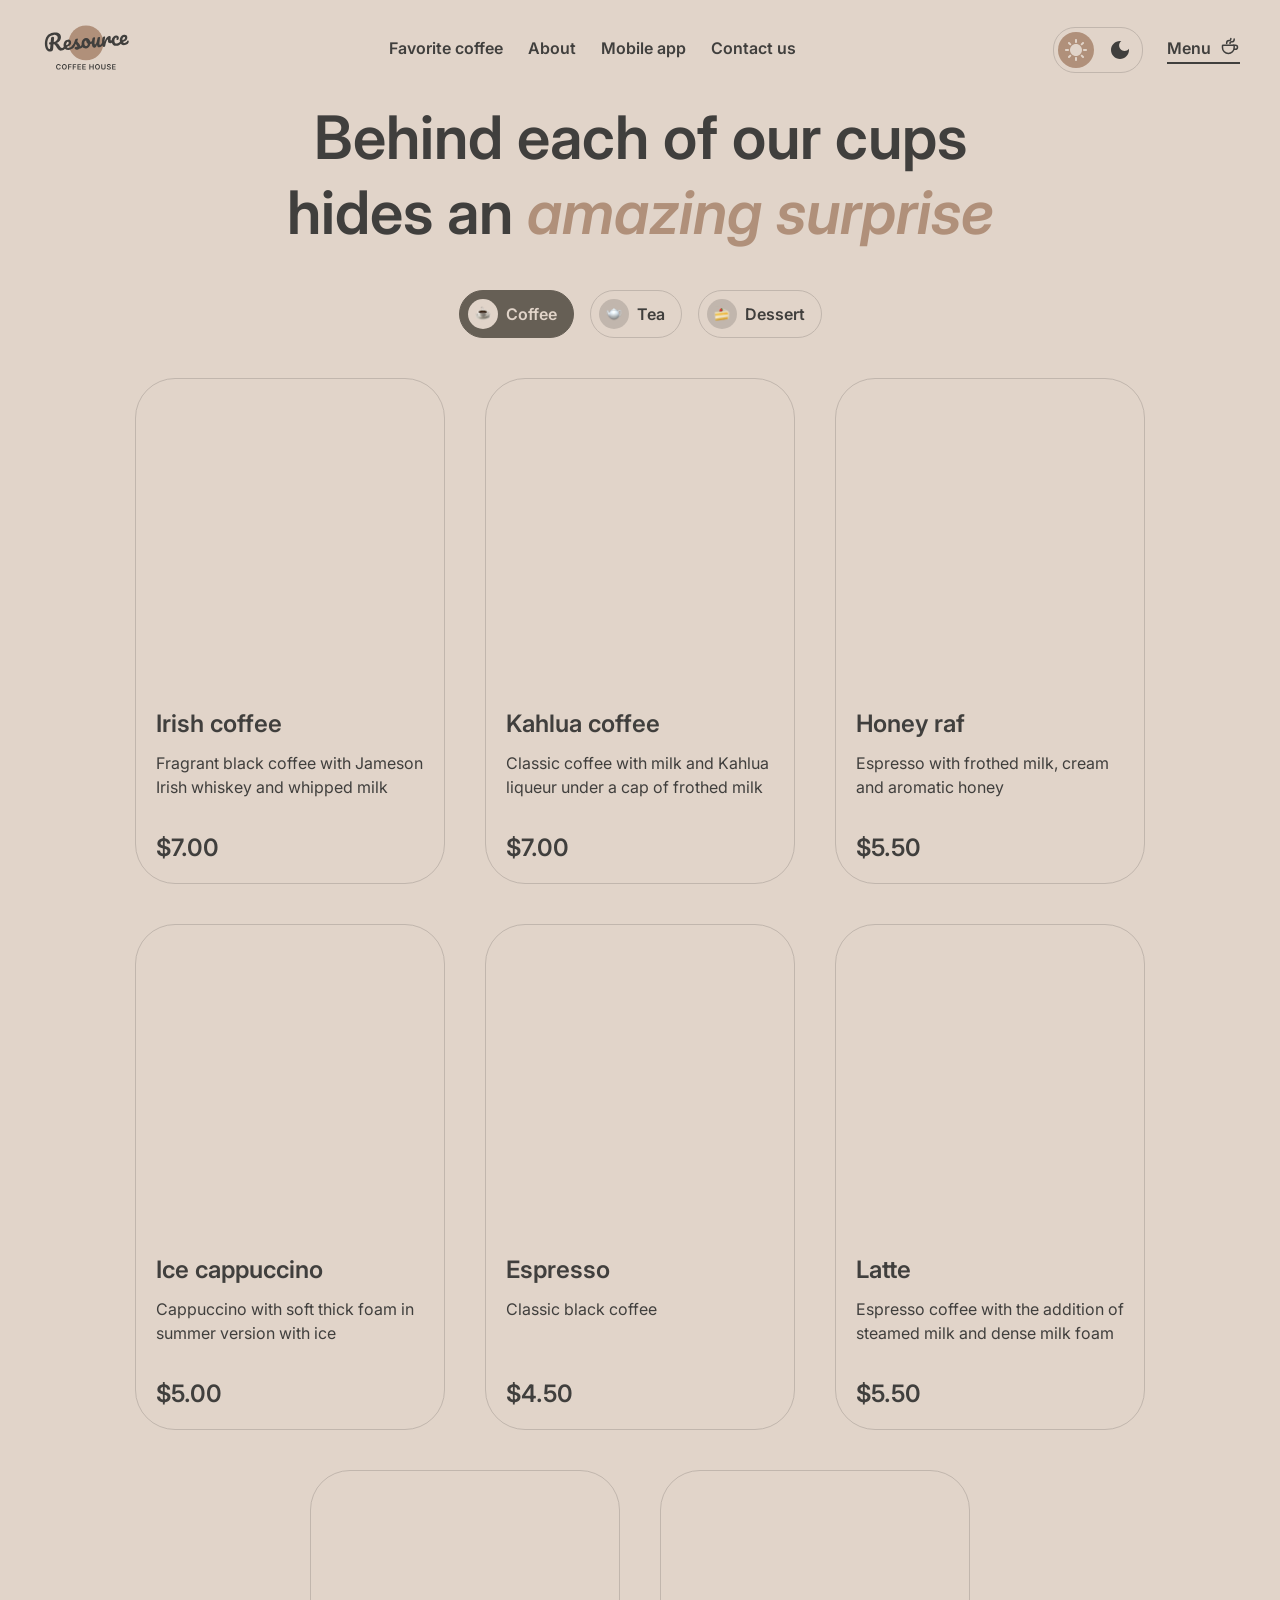
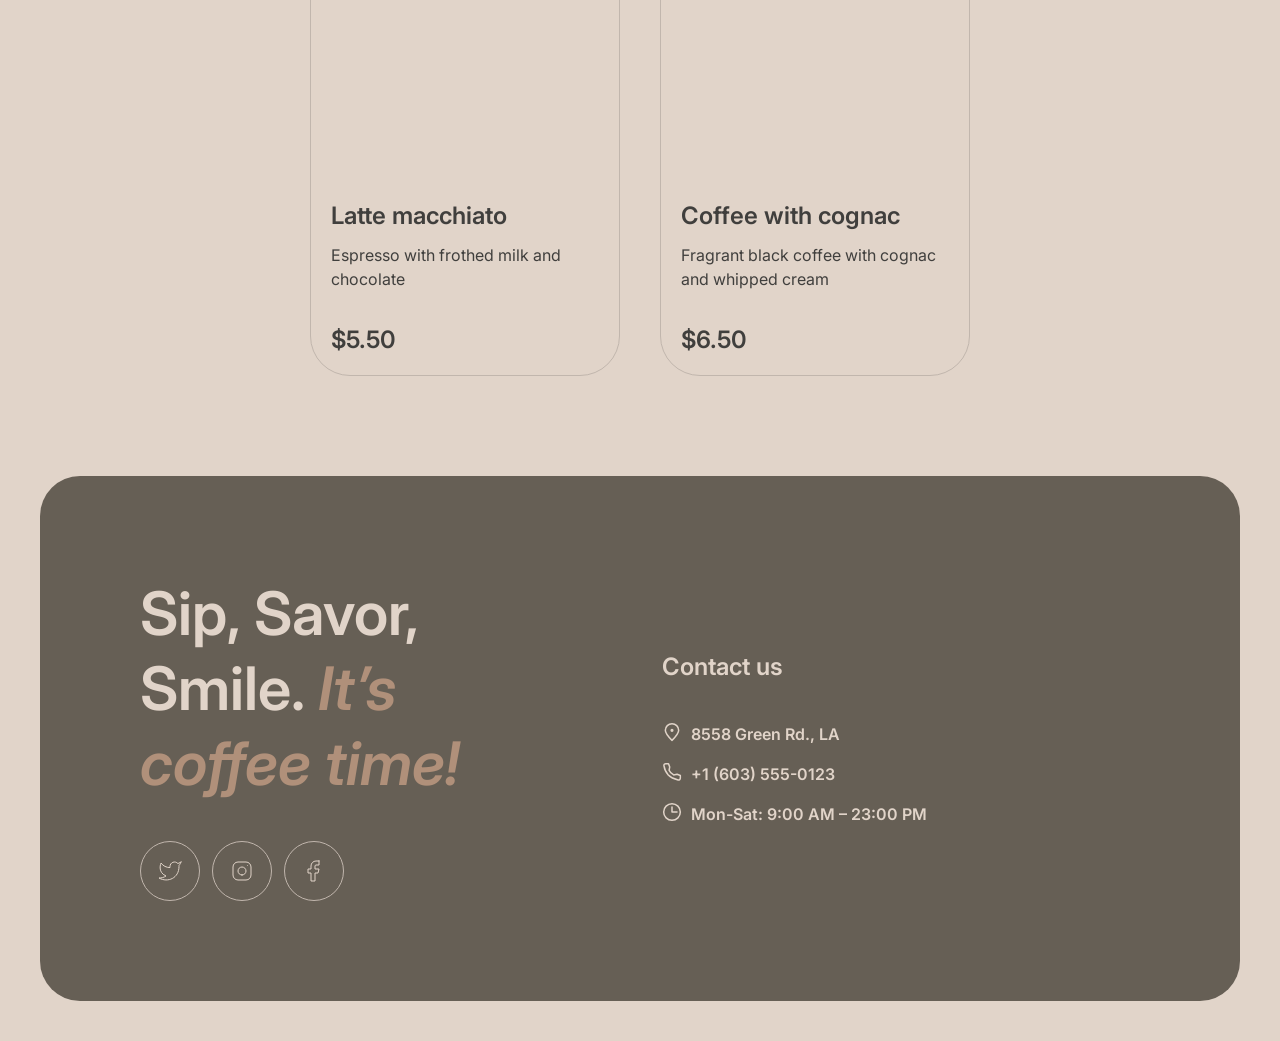
==== commit f2ae31a8: "feat: adjust cards display" ====
--- a/pages/menu/index.html
+++ b/pages/menu/index.html
@@ -81,13 +81,11 @@
         </section>
         <section class="cards">
           <div class="cards-container"></div>
-          <div class="refresh-container">
-            <div class="refresh dark">
-              <svg width="24" height="24" viewBox="0 0 24 24" fill="none" xmlns="http://www.w3.org/2000/svg">
-                <path d="M21.8883 13.5C21.1645 18.3113 17.013 22 12 22C6.47715 22 2 17.5228 2 12C2 6.47715 6.47715 2 12 2C16.1006 2 19.6248 4.46819 21.1679 8" stroke="#403F3D" stroke-linecap="round" stroke-linejoin="round"/>
-                <path d="M17 8H21.4C21.7314 8 22 7.73137 22 7.4V3" stroke="#403F3D" stroke-linecap="round" stroke-linejoin="round"/>
-              </svg>
-            </div>
+          <div class="load hidden dark">
+            <svg width="24" height="24" viewBox="0 0 24 24" fill="none" xmlns="http://www.w3.org/2000/svg">
+              <path d="M21.8883 13.5C21.1645 18.3113 17.013 22 12 22C6.47715 22 2 17.5228 2 12C2 6.47715 6.47715 2 12 2C16.1006 2 19.6248 4.46819 21.1679 8" stroke="#403F3D" stroke-linecap="round" stroke-linejoin="round"/>
+              <path d="M17 8H21.4C21.7314 8 22 7.73137 22 7.4V3" stroke="#403F3D" stroke-linecap="round" stroke-linejoin="round"/>
+            </svg>
           </div>
         </section>
       </div>
--- a/pages/menu/style.css
+++ b/pages/menu/style.css
@@ -399,8 +399,30 @@
   margin: 0;
 }
 
-.refresh-container, .refresh {
+.card.hidden {
   display: none;
+}
+
+.load {
+  display: flex;
+  border: 1px solid #665F55;
+  width: 60px;
+  height: 60px;
+  justify-content: center;
+  align-items: center;
+  border-radius: 100px;
+  margin: 0 auto;
+}
+
+.load.hidden {
+  display: none;
+}
+  
+.load.dark {
+  border: 1px solid #C1B6AD;
+}
+.load.dark svg path {
+  stroke: #E1D4C9;
 }
 
 .footer-container {
@@ -503,6 +525,7 @@
   transition: transform 0.5s;
   padding-top: 2px;
 }
+
 
 @media (max-width: 768px) {
   .navigation {
@@ -517,6 +540,7 @@
     z-index: 2;
     background: #E1D4C9;
     gap: 60px;
+    display: none;
   }
 
   .navigation.dark {
@@ -552,6 +576,7 @@
     position: absolute;
     top: 560px;
     z-index: 2;
+    display: none;
   }
 
   .menu a {
@@ -628,36 +653,6 @@
     transform: scale(1);
   }
 
-  .cards :nth-child(n+5) {
-    display: none;
-  }
-
-  .cards :last-child {
-    display: flex;
-  }
-
-  .refresh-container {
-    width: 100%;
-  }
-
-  .refresh {
-    border: 1px solid #665F55;
-    width: 60px;
-    height: 60px;
-    justify-content: center;
-    align-items: center;
-    border-radius: 100px;
-    margin: 0 auto;
-  }
-  
-  .refresh.dark {
-    border: 1px solid #C1B6AD;
-  }
-
-  .refresh.dark svg path {
-    stroke: #E1D4C9;
-  }
-
   .footer-container {
     flex-direction: column;
     padding: 100px 60px;
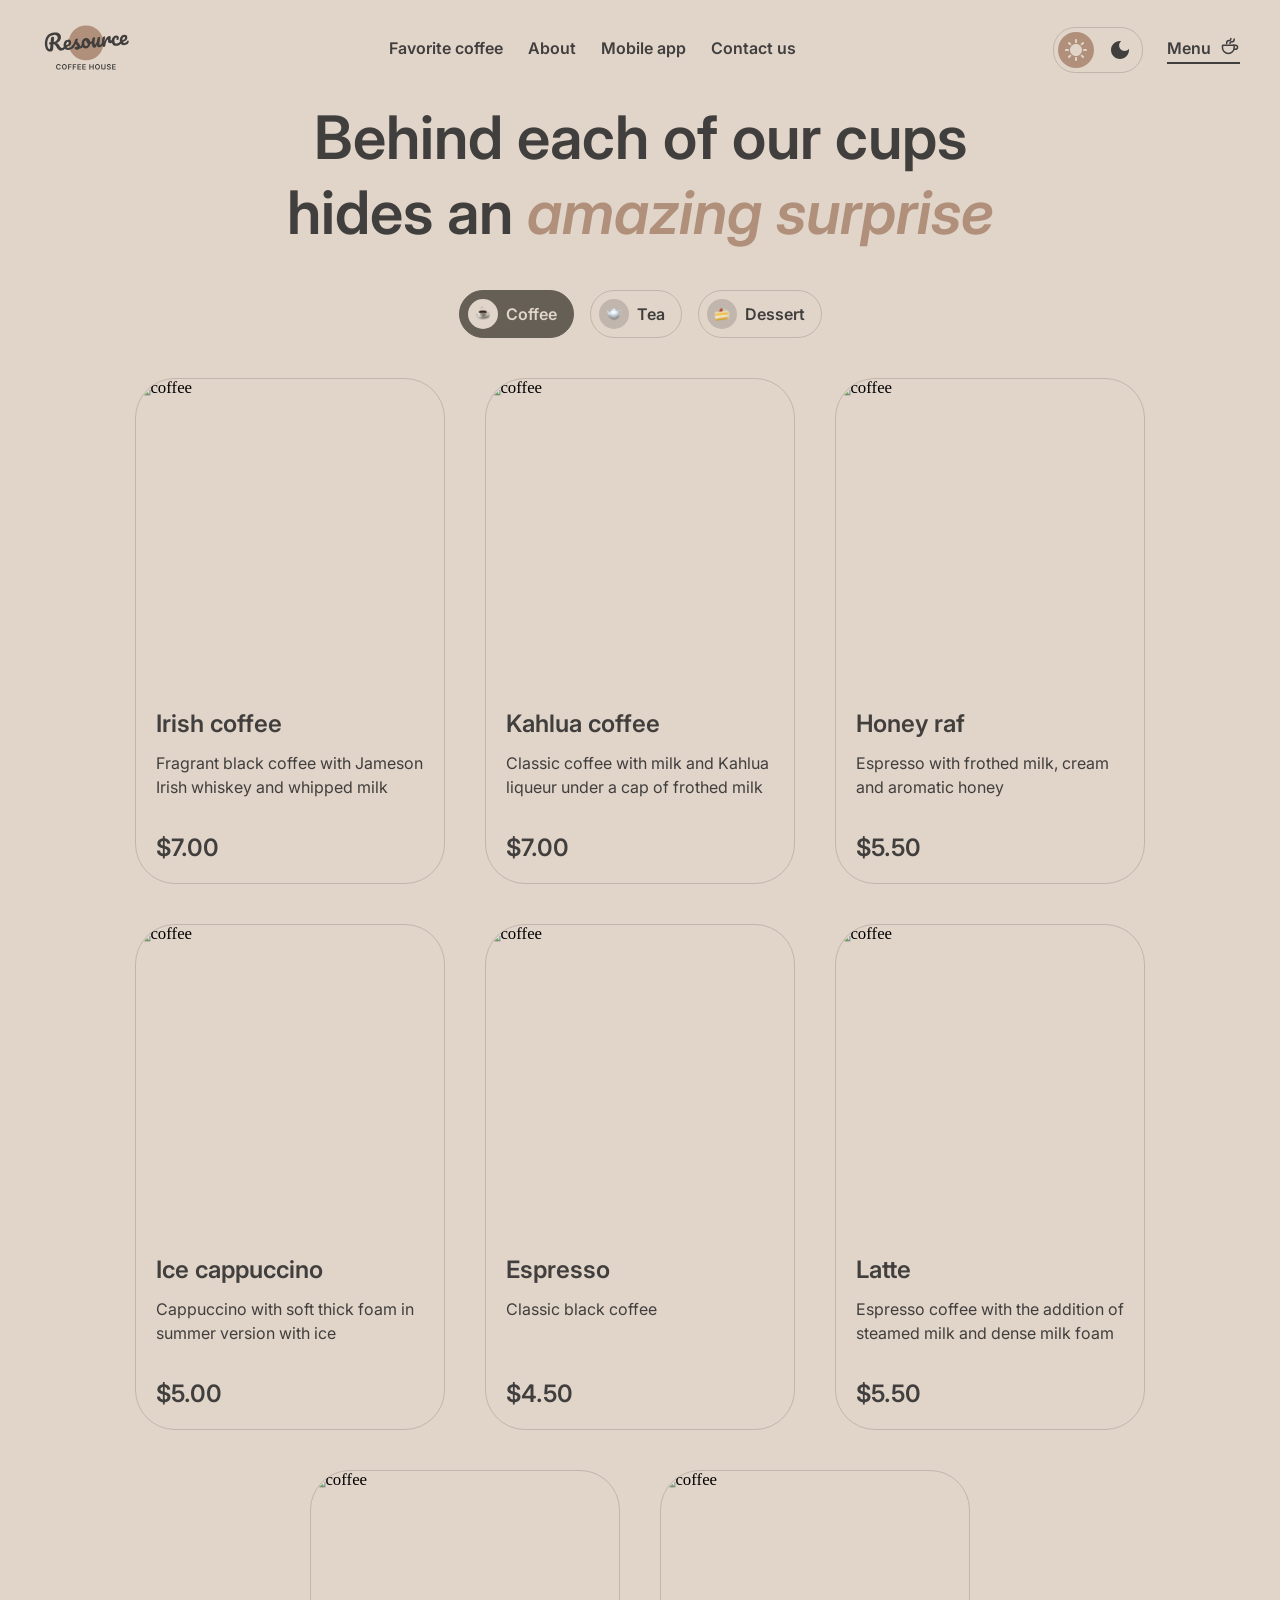
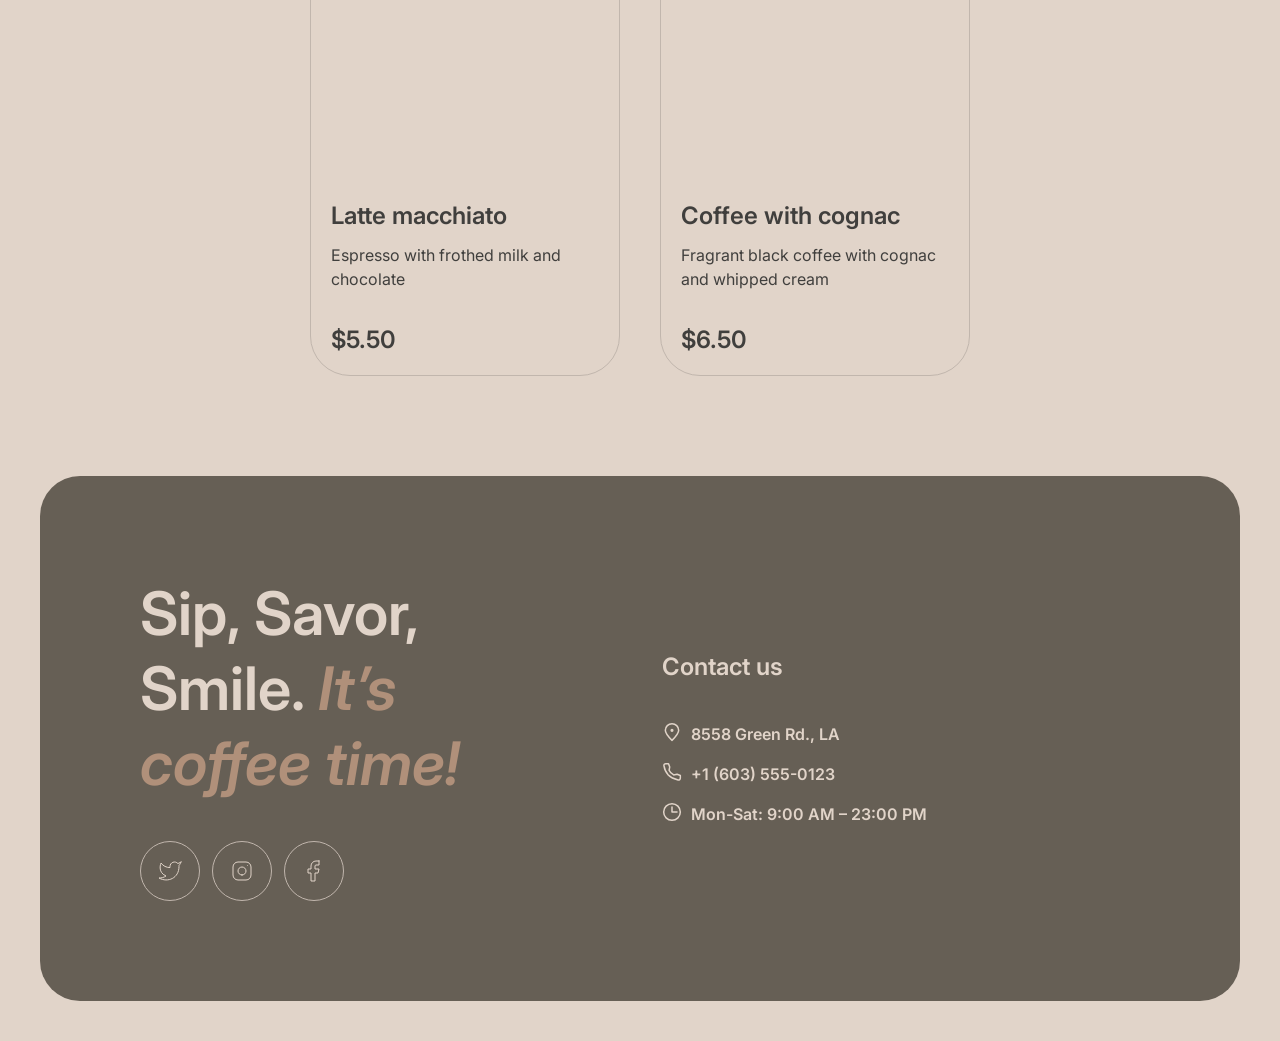
==== commit 8b169dac: "feat: add modal window" ====
--- a/pages/menu/index.html
+++ b/pages/menu/index.html
@@ -54,7 +54,7 @@
         </div>
       </div>
     </header>
-    <main>
+    <main class="main">
       <div class="wrapper">
         <section class="offer">
           <h1 class="dark">Behind each of our cups hides an <span class="accent">amazing surprise</span></h1>
@@ -89,6 +89,7 @@
           </div>
         </section>
       </div>
+      <div class="overlay"></div>
     </main>
     <footer id="footer" class="footer">
       <div class="wrapper">
--- a/pages/menu/style.css
+++ b/pages/menu/style.css
@@ -251,11 +251,20 @@
 
 .icon {
   display: flex;
+  width: 30px;
+  height: 30px;
   padding: 7px;
   justify-content: center;
   align-items: center;
   border-radius: 100px;
   background: #C1B6AD;
+  color: #403F3D;
+  text-align: center;
+  font-family: "Inter", sans-serif;
+  font-size: 16px;
+  font-style: normal;
+  font-weight: 600;
+  line-height: 150%;
 }
 
 .icon.dark {
@@ -281,12 +290,17 @@
   border: 1px solid #665F55;
 }
 
+.additive.active {
+  pointer-events: all;
+}
+
 .active .tab-text {
   color: #E1D4C9;
 }
 
 .active .icon {
   background: #E1D4C9;
+
 }
 
 .active.dark {
@@ -296,15 +310,13 @@
 
 .active.dark .icon {
   background: #292826;
+  color: #E1D4C9;
 }
 
 .cards {
   display: flex;
-  justify-content: center;
-  align-items: flex-start;
-  align-content: flex-start;
+  flex-direction: column;
   gap: 40px;
-  flex-wrap: wrap;
   margin: 0 40px 100px;
 }
 
@@ -526,6 +538,208 @@
   padding-top: 2px;
 }
 
+.overlay {
+  display: none;
+  width: 100vw;
+  height: 100vh;
+  position: fixed;
+  top: 0;
+  left: 0;
+  background: rgba(64, 63, 61, 0.80);
+  z-index: 3;
+}
+
+.overlay.show {
+  display: block;
+}
+
+.modal-window.show {
+  display: flex;
+}
+
+@keyframes fade-in {
+  0% {opacity: 0;}
+  100% {opacity: 1;}
+}
+
+.fade-in {
+  animation: fade-in 0.5s;
+}
+
+.modal-window {
+  display: none;
+  position: fixed;
+  top: calc(50%);
+  left: calc(50%);
+  transform: translate(-50%, -50%);
+  z-index: 2;
+  max-width: 800px;
+  width: 100%;
+  padding: 16px;
+  border-radius: 40px;
+  background: #E1D4C9;
+  z-index: 3;
+}
+
+.modal-window.dark {
+  background: #403F3D;
+}
+
+.modal-img {
+  display: flex;
+  width: 310px;
+  height: 310px;
+  border-radius: 40px;
+  overflow: hidden;
+  flex-shrink: 0;
+}
+
+.modal-content {
+  display: flex;
+  padding-left: 20px;
+  flex-direction: column;
+  align-items: flex-start;
+  gap: 20px;
+  color: #403F3D;
+  font-family: "Inter", sans-serif;
+}
+
+.modal-content.dark {
+  color: #E1D4C9;
+}
+
+.modal-heading {
+  display: flex;
+  flex-direction: column;
+  align-items: flex-start;
+  gap: 12px;
+}
+
+.modal-title {
+  font-size: 24px;
+  font-style: normal;
+  font-weight: 600;
+  line-height: 125%;
+}
+
+.modal-description {
+  font-size: 16px;
+  font-style: normal;
+  font-weight: 400;
+  line-height: 150%;
+}
+
+.modal-select {
+  display: flex;
+  flex-direction: column;
+  align-items: flex-start;
+  gap: 8px;
+}
+
+.select-text {
+  font-size: 16px;
+  font-style: normal;
+  font-weight: 400;
+  line-height: 150%;
+}
+
+.modal-tabs {
+  display: flex;
+  flex-wrap: wrap;
+  justify-content: flex-start;
+  gap: 8px;
+}
+
+.modal-tab-item {
+  display: flex;
+  padding: 8px 16px 8px 8px;
+  justify-content: center;
+  align-items: center;
+  gap: 8px;
+  border-radius: 100px;
+  border: 1px solid #C1B6AD;
+  cursor: pointer;
+  transition: 0.5s;
+  height: 46px;
+}
+
+.modal-tab-item.dark {
+  border: 1px solid #665F55;
+}
+
+.modal-tab-item.dark .tab-text {
+  color: #E1D4C9;
+}
+
+.modal-tab-item.dark .icon {
+  background: #665F55;
+  color: #E1D4C9;
+}
+
+.modal-tab-item.dark.active {
+  background: #292826;
+  border: 1px solid #292826;
+}
+
+.modal-tab-item.dark.active .icon {
+  background: #403F3D;
+}
+
+.total {
+  font-size: 24px;
+  font-style: normal;
+  font-weight: 600;
+  line-height: 125%;
+  width: 100%;
+  display: flex;
+  justify-content: space-between;
+}
+
+.alert {
+  display: flex;
+  padding: 12px 0px;
+  align-items: flex-start;
+  gap: 8px;
+  border-top: 1px solid #C1B6AD;
+}
+
+.alert.dark {
+  border-top: 1px solid #665F55;
+}
+
+.info-dark {
+  display: none;
+}
+
+.alert.dark .info-dark {
+  display: inline-block;
+}
+
+.alert.dark .info-light {
+  display: none;
+}
+
+.alert-text {
+  font-size: 10px;
+  font-style: normal;
+  font-weight: 600;
+  line-height: 140%;
+}
+
+.close-button {
+  display: flex;
+  padding: 10px 78px;
+  justify-content: center;
+  align-items: center;
+  align-self: stretch;
+  border-radius: 100px;
+  border: 1px solid #665F55;
+  font-size: 16px;
+  font-style: normal;
+  font-weight: 600;
+  line-height: 150%;
+  transition: 0.5s;
+}
 
 @media (max-width: 768px) {
   .navigation {
@@ -662,6 +876,10 @@
   .footer-offer h2 {
     text-align: start;
   }
+
+  .modal-window {
+    max-width: 688px;
+  }
 }
 
 @media (max-width: 640px) {
@@ -690,6 +908,18 @@
   .contacts-info {
     width: 100%;
   }
+
+  .modal-window {
+    width: 342px;
+  }
+
+  .modal-img {
+    display: none;
+  }
+
+  .modal-content {
+    padding-left: 0;
+  }
 }
 
 @media (hover: hover) {
@@ -734,6 +964,28 @@
     background: #292826;
   }
 
+  .modal-tab-item:hover {
+    background: #665F55;
+    border: 1px solid #665F55;
+  }
+
+  .modal-tab-item:hover .tab-text {
+    color: #E1D4C9;
+  }
+
+  .modal-tab-item.dark:hover {
+    background: #292826;
+    border: 1px solid #292826;
+  }
+  
+  .modal-tab-item:hover .icon {
+    background: #E1D4C9;
+  }
+
+  .modal-tab-item.dark:hover .icon {
+    background: #403F3D;
+  }
+
   .card:hover .card-image img {
     transform: scale(1);
   }
@@ -748,6 +1000,17 @@
 
   .phone:hover:after, .adress:hover:after {
     transform: scaleX(1);
+  }
+
+  .close-button:hover {
+    background: #665F55;
+    border: 1px solid #665F55;
+    color: #E1D4C9;
+  }
+
+  .close-button.dark:hover {
+    background: #292826;
+    border: 1px solid #292826;
   }
 }
 
